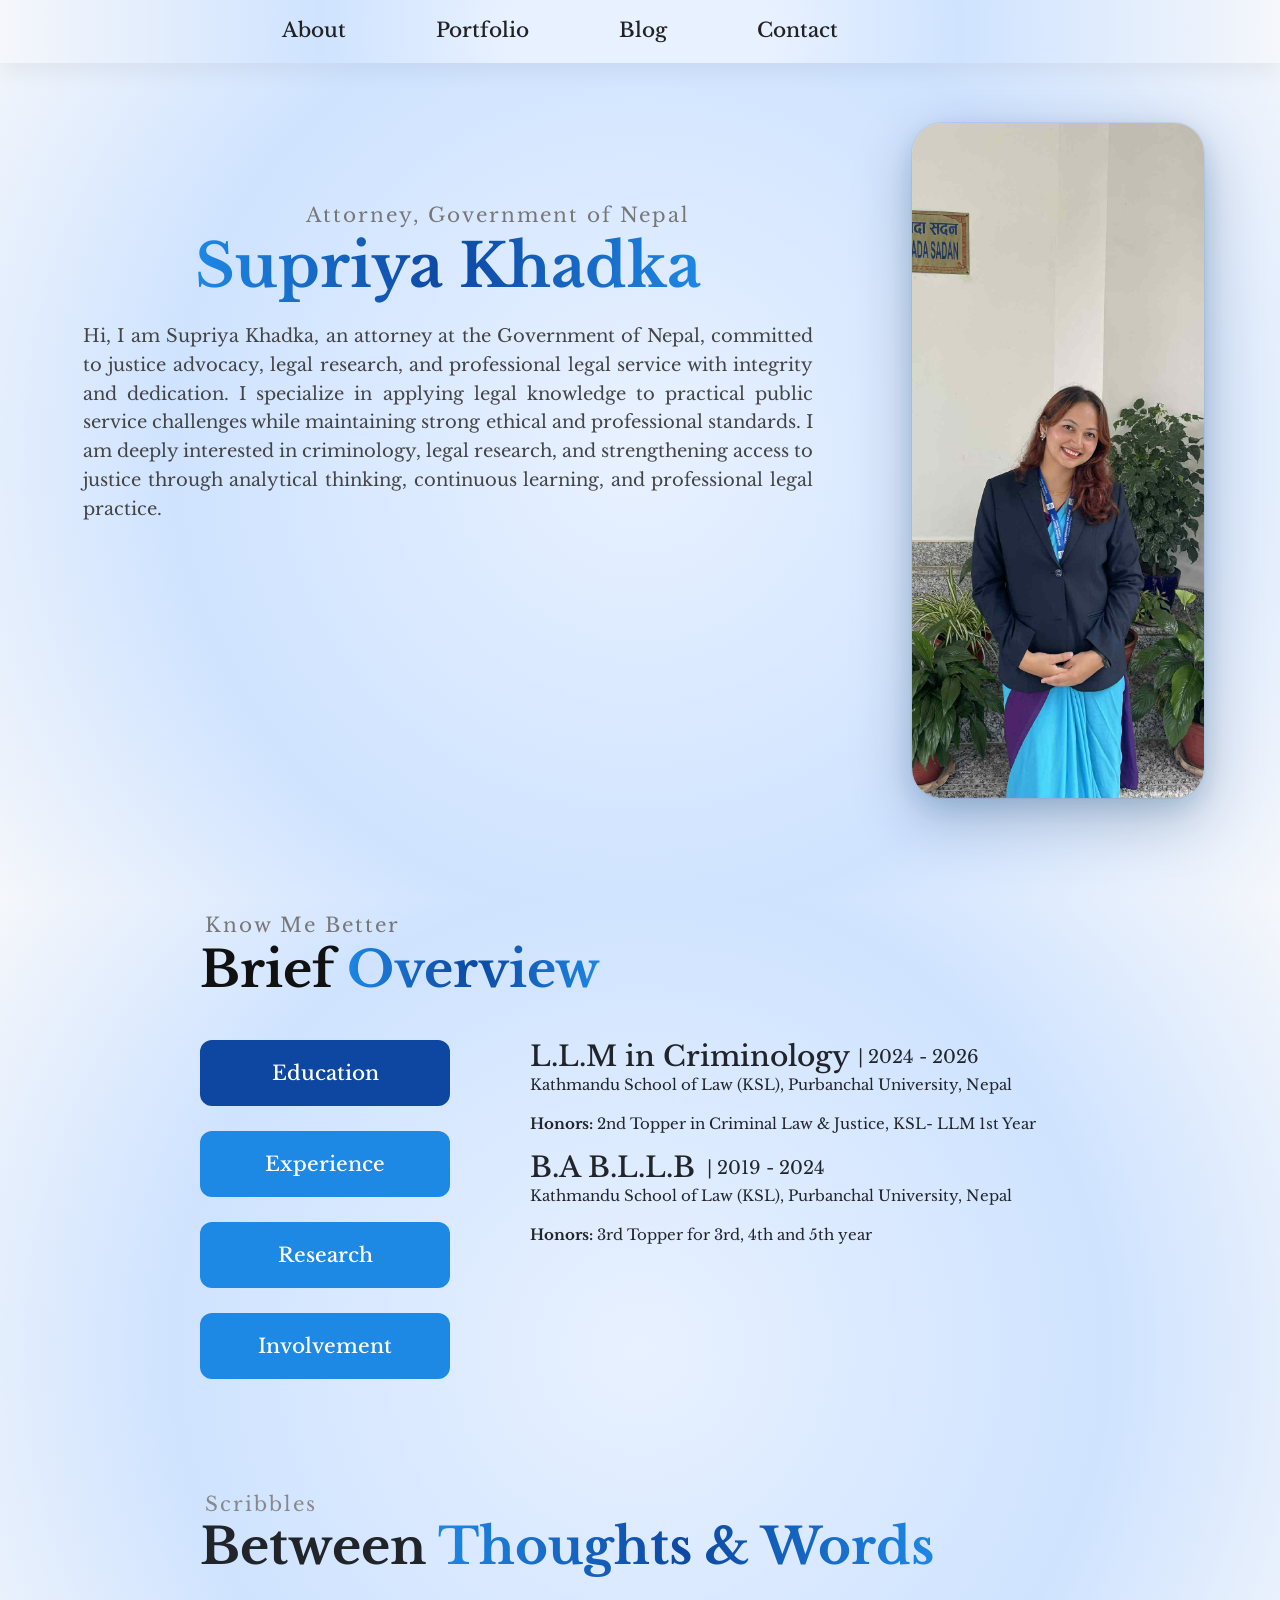
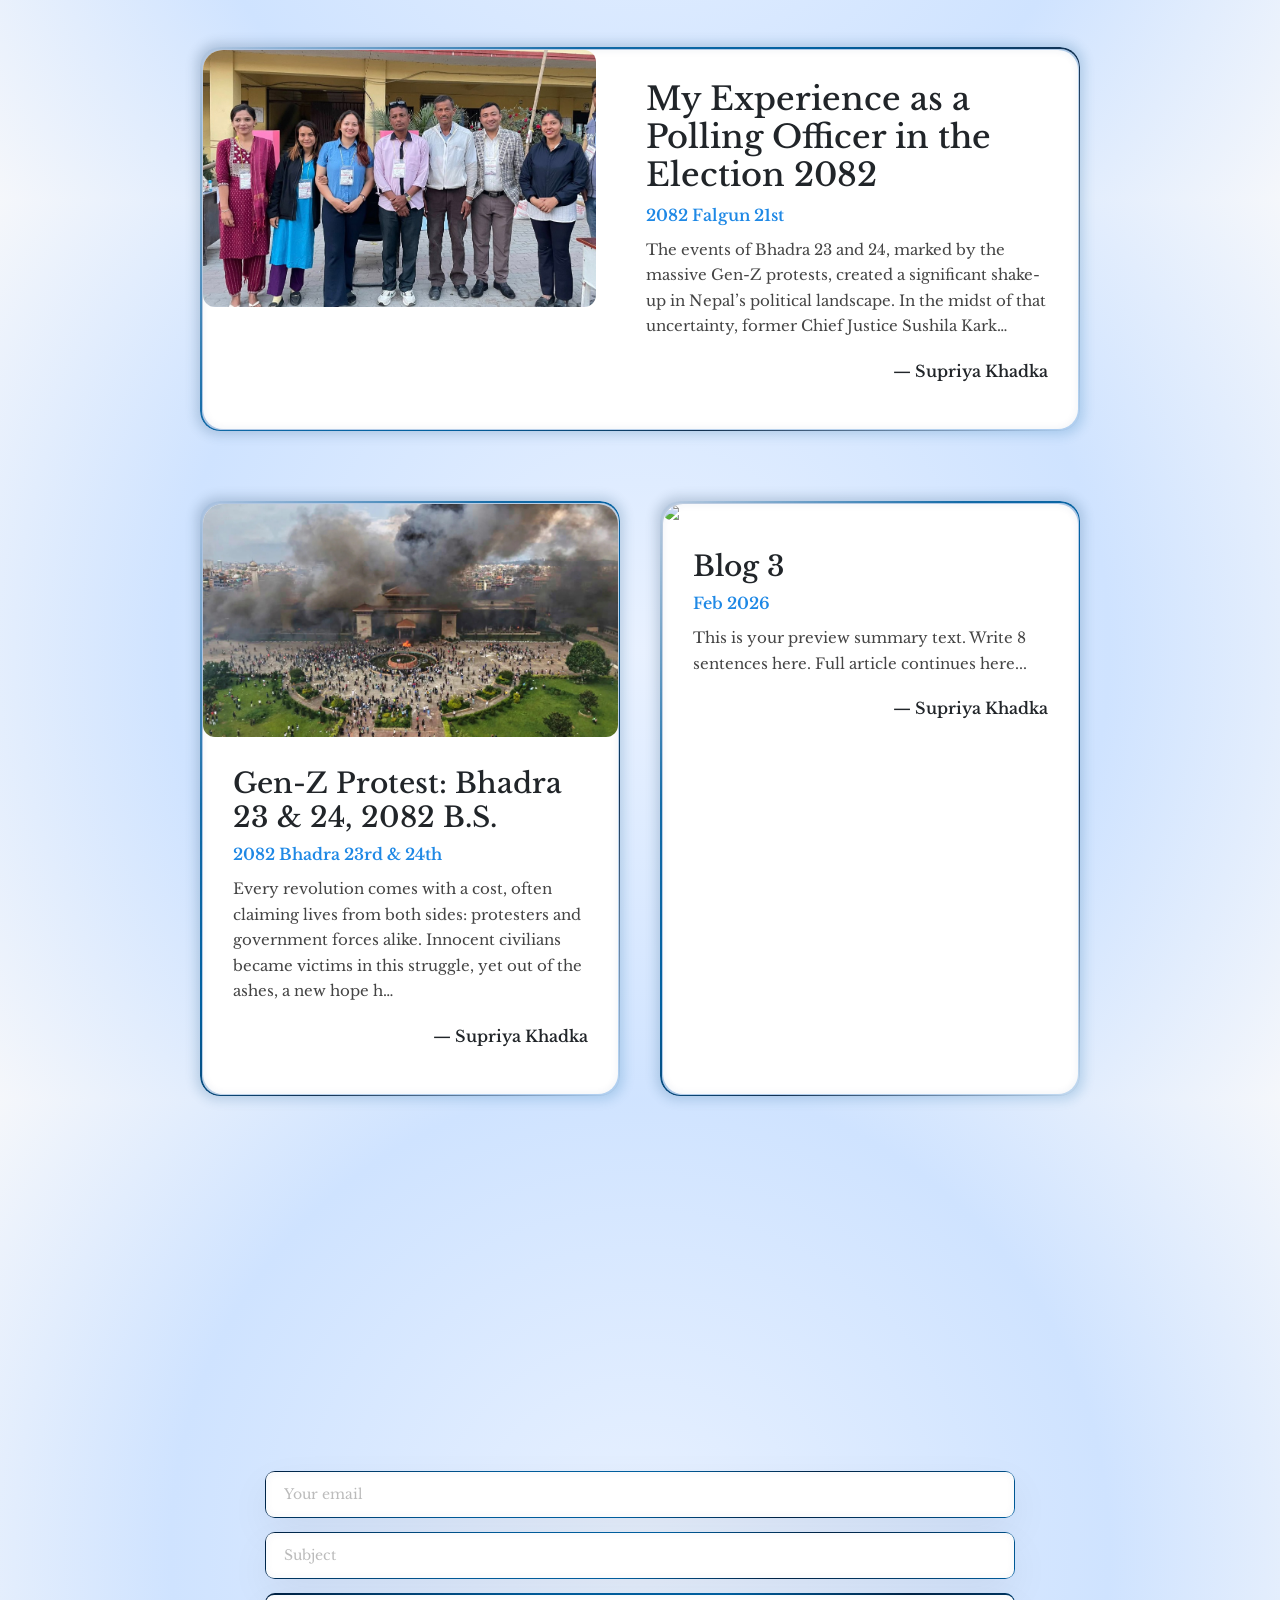
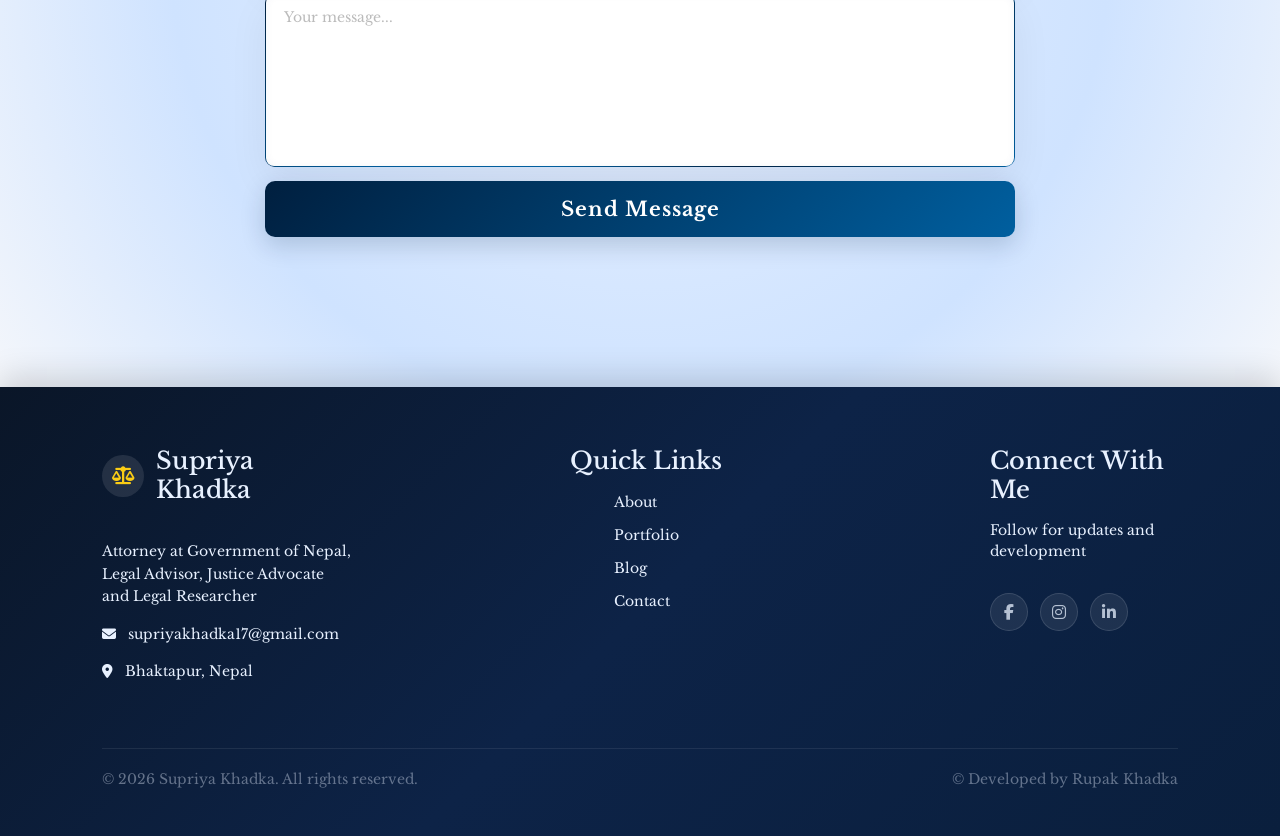
==== index.html @ 19f58517 "CSS change" ====
<!DOCTYPE html>
<html lang="en">
<head>
    <meta charset="UTF-8">
    <title>Supriya Khadka | Government Attorney</title>
    <meta name="viewport" content="width=device-width, initial-scale=1.0">

    <meta property="og:title" content="Your Blog Website">
    <meta property="og:description" content="Read my thoughts and stories">
    <meta property="og:image" content="images/blog1.jpg">
    <meta property="og:type" content="article">

    <link rel="icon" type="image/png" sizes="128x128" href="images/logo.png">
    <link rel="shortcut icon" href="images/logo.png">

    <!-- Bootstrap CSS -->
    <link href="https://cdn.jsdelivr.net/npm/bootstrap@5.3.2/dist/css/bootstrap.min.css" rel="stylesheet">

    <!-- Fontstyle CSS -->
    <link href="https://fonts.googleapis.com/css2?family=Libre+Baskerville:wght@400;600;700&display=swap" rel="stylesheet">

    <!-- FontAwesome for social icons -->
    <link rel="stylesheet" href="https://cdnjs.cloudflare.com/ajax/libs/font-awesome/6.5.0/css/all.min.css" crossorigin="anonymous" />

    <!-- External CSS -->
    <link rel="stylesheet" href="css/style.css">
</head>

<body>
    <section class="nav-bar">
        <nav>
            <ul>
                <li><a href="#about">About</a></li>
                <li><a href="#portfolio">Portfolio</a></li>
                <li><a href="#blog">Blog</a></li>
                <li><a href="#contact">Contact</a></li>
            </ul>
        </nav>
    </section>

    <section class="about-section">
        <div class="left-section">
            <div id= "about" class="about-content">
                <p class="small-title">Attorney, Government of Nepal</p>
                <h1 class="name"><span class="gradient-text">Supriya Khadka</span></h1>
                <p class="description">
                    Hi, I am Supriya Khadka, an attorney at
                    the Government of Nepal, committed to justice advocacy,
                    legal research, and professional legal service with integrity
                    and dedication. I specialize in applying legal knowledge to
                    practical public service challenges while maintaining strong
                    ethical and professional standards. I am deeply interested in
                    criminology, legal research, and strengthening access to
                    justice through analytical thinking, continuous learning,
                    and professional legal practice.
                </p>
            </div>

        </div>

        <div class="right-section">
            <img src="images/profile.jpg" alt="Portrait">
        </div>
    </section>

    <section id="portfolio" class="portfolio-section">
            <p class="portfolio-subheading">Know Me Better</p>
            <h1 class="portfolio-heading">Brief <span class="gradient-text">Overview</span></h1>

            <div class="portfolio-container">

                <!-- Left Side Menu -->
                <div class="portfolio-menu">

                    <div class="menu-item active" onclick="showContent('education')">
                        Education
                    </div>

                    <div class="menu-item" onclick="showContent('experience')">
                        Experience
                    </div>

                    <div class="menu-item" onclick="showContent('research')">
                        Research
                    </div>

                    <div class="menu-item" onclick="showContent('involvement')">
                        Involvement
                    </div>

                </div>

                <!-- Right Side Content -->
                <div class="portfolio-content">

                    <div id="education" class="content-box active">
                        <div class="education-card">
                            <h3>L.L.M in Criminology</h3>
                            <p class="edu-year"> | 2024 - 2026</p>
                            <p class="edu-institute">Kathmandu School of Law (KSL), Purbanchal University, Nepal</p>
                            <p class="edu-honors">
                                <strong>Honors: </strong> 2nd Topper in Criminal Law & Justice, KSL- LLM 1st Year
                            </p>
                        </div>

                        <div class="education-card">
                            <h3>B.A B.L.L.B </h3>
                            <p class="edu-year"> | 2019 - 2024</p>
                            <p class="edu-institute">Kathmandu School of Law (KSL), Purbanchal University, Nepal</p>
                            <p class="edu-honors">
                                <strong>Honors: </strong> 3rd Topper for 3rd, 4th and 5th year
                            </p>

                        </div>
                    </div>

                    <div id="experience" class="content-box">
                        <div class="experience-card">
                            <h3>Research and Teaching Assistant (RA/TA)</h3>
                            <p class="exp-institute">Kathmandu School of Law (KSL), Purbanchal University, Nepal | 2024 - 2026</p>
                            <p class="exp-description">
                                <strong>Works: </strong>Delivered lecture on various subjects and assisted in
                                teaching learning works and also conducted independent research.
                            </p>
                        </div>

                        <div class="experience-card">
                            <h3>Legal Intern </h3>
                            <p class="exp-institute">Patan High Court, Lalitpur, Nepal | Aug 2023 - Jan 2024</p>
                            <p class="exp-institute">The Office of Attorney General, Kathmandu, Nepal | Aug 2022 - Dec 2022</p>
                            <p class="exp-institute">Supreme Court of Nepal, Kathmandu | Aug 2020 - Dec 2021</p>
                        </div>

                    </div>

                    <div id="research" class="content-box">
                        <div class="research-card">
                            <h4>Jail system in Nepal: A case Study</h4>
                            <p class="res-journal">Journal of Legal Studies</p>
                        </div>
                    </div>

                    <div id="involvement" class="content-box">
                        <div class="involvement-card">
                            <h4>Rotaract Club of Dillibazar, Kathmandu</h4>
                            <p class="inv-position">Vice President | 2024 - Present</p>
                            <p class="inv-position">Club Service Director | 2022 - 2024</p>
                        </div>
                        <div class="involvement-card">
                            <h4>Moot Court Trial</h4>
                            <p class="inv-position">Legal Advocate | 2024 - Present</p>
                        </div>
                    </div>
                </div>

            </div>

    </section>


<!-- ================= BLOG SECTION ================= -->
<section id="blog" class="blog-section">
  <p class="blog-subheading">Scribbles</p>
  <h1 class="blog-heading">Between <span class="gradient-text">Thoughts & Words </span></h1>

  <div class="blog-container">

    <!-- ===== FEATURED HORIZONTAL CARD ===== -->
    <div class="blog-card horizontal" onclick="openBlog('blog1')">
        <div class="blog-card-inner">
            <div class="blog-img-wrapper hz-img">
              <img src="images/blog1.jpg" class="blog-img-hz">
              <div class="hover-overlay">
                <div class="read-btn">View full article</div>
              </div>
            </div>
            <div class="blog-content" id="featured-content">
              <h2 id="featured-title"></h2>
              <p class="blog-date" id="featured-date"></p>
              <p class="blog-text" id="featured-text"></p>
              <p class="blog-author" id="featured-author"></p>
            </div>
        </div>
    </div>

    <!-- ===== 3 COLUMN VERTICAL GRID ===== -->
    <div class="blog-grid">

      <div class="blog-card" onclick="openBlog('blog2')">
        <div class="blog-card-inner">
          <div class="blog-img-wrapper">
            <img src="images/blog2.jpg">
            <div class="hover-overlay"><div class="read-btn">View full article</div></div>
          </div>
          <div class="blog-content">
            <h3 id="card2-title"></h3>
            <p class="blog-date" id="card2-date"></p>
            <p class="blog-text" id="card2-text"></p>
            <p class="blog-author" id="card2-author"></p>
          </div>
        </div>
      </div>

      <div class="blog-card" onclick="openBlog('blog3')">
        <div class="blog-card-inner">
          <div class="blog-img-wrapper">
            <img src="images/blog3.jpg">
            <div class="hover-overlay"><div class="read-btn">View full article</div></div>
          </div>
          <div class="blog-content">
            <h3 id="card3-title"></h3>
            <p class="blog-date" id="card3-date"></p>
            <p class="blog-text" id="card3-text"></p>
            <p class="blog-author" id="card3-author">— </p>
          </div>
        </div>
      </div>
        <!-- hidden blog content -->
      <div class="blog-card hidden-blog" onclick="openBlog('blog4')">
        <div class="blog-card-inner">
          <!-- add content here -->
        </div>
      </div>

    </div>
  </div>

  <div class="show-more-wrapper">
        <button class="show-more-btn" id="show-more-btn" onclick="toggleMoreBlogs()">
          Show More Blogs
        </button>
  </div>

</section>

<!-- ================= FULLSCREEN BLOG MODAL ================= -->
<div id="blog-modal" class="blog-modal">
  <div class="modal-content">
    <span class="close" onclick="closeBlog()">Close</span>
    <img id="modal-img" src="" alt="">
    <h2 id="modal-title"></h2>
    <p id="modal-date"></p>
    <div id="modal-text"></div>
    <p id="modal-author"></p>
    <div id="modal-tags"></div>

  </div>
</div>


    <!-- CONTACT -->
    <div id="contact" class="section contact-section">
        <p class="contact-subheading">Lets Connect!!</p>
        <h1 class="contact-heading">Share Me <span class="gradient-text">Your Thoughts</span></h1>
        <form id="contactForm" class="contact-form">

          <div class="form-group">
            <div class="input-wrapper">
              <input type="text" name="name" id="name"
                     placeholder="Your full name" required>
            </div>
          </div>

          <div class="form-group">
            <div class="input-wrapper">
              <input type="email" name="email" id="email"
                     placeholder="Your email" required>
            </div>
          </div>

          <div class="form-group">
            <div class="input-wrapper">
              <input type="text" name="subject" id="subject"
                     placeholder="Subject" required>
            </div>
          </div>

          <div class="form-group">
            <div class="input-wrapper">
              <textarea name="message" id="message"
                        rows="7" placeholder="Your message..." required></textarea>
            </div>
          </div>

          <button type="submit" class="btn-send">Send Message</button>
          <div id="contact-message" style="display:none; margin-top:10px;"></div>

        </form>
    </div>

    <footer class="custom-footer">

        <div class="footer-container">

            <!-- Left Column -->
            <div class="footer-col">
                <div class="footer-logo">
                    <div class="logo-balance">
                        <i class="fas fa-scale-balanced"></i>
                    </div>
                    <h3>Supriya Khadka</h3>
                </div>

                <p class="footer-description">
                    Attorney at Government of Nepal,<br>
                    Legal Advisor, Justice Advocate and Legal Researcher
                </p>

                <p class="footer-info">
                    <i class="fa fa-envelope"></i> supriyakhadka17@gmail.com
                </p>

                <p class="footer-info">
                    <i class="fa fa-map-marker-alt"></i> Bhaktapur, Nepal
                </p>
            </div>

            <!-- Middle Column -->
            <div class="footer-col">
                <h4>Quick Links</h4>
                <ul class="footer-links">
                    <li><a href="#about">About</a></li>
                    <li><a href="#portfolio">Portfolio</a></li>
                    <li><a href="#blog">Blog</a></li>
                    <li><a href="#contact">Contact</a></li>
                </ul>
            </div>

            <!-- Right Column -->
            <div class="footer-col">
                <h4>Connect With Me</h4>
                <p>Follow for updates and development</p>

                <div class="social-icons">
                    <a href="https://www.facebook.com/supriya.khadka.75" target="_blank" rel="noopener noreferrer"><i class="fab fa-facebook-f"></i></a>
                    <a href="https://www.instagram.com/i__supriyaa/" target="_blank" rel="noopener noreferrer"><i class="fab fa-instagram"></i></a>
                    <a href="https://www.linkedin.com/in/supriya-khadka-110619271/" target="_blank" rel="noopener noreferrer"><i class="fab fa-linkedin-in"></i></a>
                </div>
            </div>

        </div>

        <div class="footer-bottom">
            <p>© 2026 Supriya Khadka. All rights reserved.</p>
            <p>© Developed by Rupak Khadka</p>
        </div>

    </footer>

<!-- ================= BLOG JS ================= -->

<script>
// ─── CONFIG: map each blog ID to its .txt file and image ───────────────────────
const blogFiles = {
  blog1: { txt: 'blog/blog1.txt', img: 'images/blog1.jpg' },
  blog2: { txt: 'blog/blog2.txt', img: 'images/blog2.jpg' },
  blog3: { txt: 'blog/blog3.txt', img: 'images/blog3.jpg' },
  blog4: { txt: 'blog/blog4.txt', img: 'images/blog4.jpg' },
  blog5: { txt: 'blog/blog5.txt', img: 'images/blog5.jpg' },
};

// ─── PARSE TXT ────────────────────────────────────────────────────────────────
async function parseTxt(id) {
  const file = blogFiles[id];
  if (!file) return null;
  try {
    const res = await fetch(file.txt);
    if (!res.ok) return null;
    const raw = await res.text();

    const get = (key) => {
      const regex = new RegExp(`^${key}\\s*:\\s*(.+)`, 'im');
      const match = raw.match(regex);
      return match ? match[1].trim() : '';
    };

    const contentMatch = raw.match(/^Content\s*:\s*([\s\S]*)/im);
    const body = contentMatch ? contentMatch[1].trim() : '';

    return {
      title:  get('Title'),
      date:   get('Date'),
      author: get('Author'),
      tags:   get('Hashtags'),   // ← reads Hashtags: line
      body,
      img: file.img
    };
  } catch { return null; }
}

// ─── CARD MAP ─────────────────────────────────────────────────────────────────
const cardMap = {
  blog1: { title: 'featured-title', date: 'featured-date', text: 'featured-text', author: 'featured-author' },
  blog2: { title: 'card2-title',    date: 'card2-date',    text: 'card2-text', author: 'card2-author' },
  blog3: { title: 'card3-title',    date: 'card3-date',    text: 'card3-text', author: 'card3-author' },
  blog4: { title: 'card4-title',    date: 'card4-date',    text: 'card4-text', author: 'card4-author' },
  blog5: { title: 'card5-title',    date: 'card5-date',    text: 'card5-text', author: 'card5-author' },
};

async function populateCards() {
  for (const [id, ids] of Object.entries(cardMap)) {
    const data = await parseTxt(id);
    if (!data) continue;
    if (ids.title  && document.getElementById(ids.title))  document.getElementById(ids.title).textContent  = data.title;
    if (ids.date   && document.getElementById(ids.date))   document.getElementById(ids.date).textContent   = data.date;
    if (ids.author && document.getElementById(ids.author)) document.getElementById(ids.author).textContent = data.author;
    if (ids.text   && document.getElementById(ids.text)) {
      document.getElementById(ids.text).textContent = data.body.slice(0, 200) + (data.body.length > 200 ? '…' : '');
    }
  }
}

// ─── OPEN BLOG MODAL ─────────────────────────────────────────────────────────
async function openBlog(id) {
    id = id.replace(/\.txt$/, '');
    const data = await parseTxt(id);
    if (!data) { console.warn('Blog not found:', id); return; }

    document.getElementById('modal-img').src            = data.img;
    document.getElementById('modal-img').alt            = data.title;
    document.getElementById('modal-title').textContent  = data.title;
    document.getElementById('modal-date').textContent   = data.date;
    document.getElementById('modal-author').textContent = data.author;

    const textEl = document.getElementById('modal-text');
    textEl.innerHTML = data.body
        .split(/\n\n+/)
        .map(p => `<p>${p.replace(/\n/g, '<br>')}</p>`)
        .join('');

    // ─── RENDER HASHTAGS ─────────────────────────────────────────────────────
    const tagsEl = document.getElementById('modal-tags');
    tagsEl.innerHTML = '';
    if (data.tags) {
        data.tags.split(' ')
            .filter(t => t.startsWith('#'))
            .forEach(tag => {
                const span = document.createElement('span');
                span.className = 'modal-tag';
                span.textContent = tag;
                tagsEl.appendChild(span);
            });
    }

    history.pushState({ blog: id }, '', `?blog=${id}`);

    // Show the modal
    const modal = document.getElementById('blog-modal');
    modal.style.display = 'flex';
    document.body.style.overflow = 'hidden';

    // HIDE the nav only when modal is open
    document.querySelector('.nav-bar').style.display = 'none';
}

function closeBlog() {
    const modal = document.getElementById('blog-modal');
    modal.style.display = 'none';
    document.body.style.overflow = '';
    history.pushState({}, '', window.location.pathname);

    // SHOW nav again
    document.querySelector('.nav-bar').style.display = 'flex';
}

// ─── SHARE LINK ──────────────────────────────────────────────────────────────
function shareBlog() {
  navigator.clipboard.writeText(window.location.href).then(() => {
    const el = document.getElementById('share-confirm');
    el.style.display = 'inline';
    setTimeout(() => el.style.display = 'none', 2500);
  });
}

// ─── SHOW MORE / SHOW LESS TOGGLE ────────────────────────────────────────────
let moreShown = false;
function toggleMoreBlogs() {
  const hidden = document.querySelectorAll('.hidden-blog');
  const btn    = document.getElementById('show-more-btn');
  moreShown = !moreShown;
  hidden.forEach(el => el.style.display = moreShown ? 'flex' : 'none');
  btn.textContent = moreShown ? 'Show Less Blogs' : 'Show More Blogs';
}

// ─── INIT ─────────────────────────────────────────────────────────────────────
window.addEventListener('DOMContentLoaded', () => {
  populateCards();
  const params = new URLSearchParams(window.location.search);
  const blogId = params.get('blog');
  if (blogId) openBlog(blogId);
});

document.addEventListener('keydown', e => {
  if (e.key === 'Escape') closeBlog();
});

</script>

    <script>
    function showContent(sectionId){

        // Hide all content boxes
        document.querySelectorAll(".content-box").forEach(box=>{
            box.classList.remove("active");
        });

        // Remove active from menu
        document.querySelectorAll(".menu-item").forEach(item=>{
            item.classList.remove("active");
        });

        // Show selected content
        document.getElementById(sectionId).classList.add("active");

        // Highlight clicked menu
        event.target.classList.add("active");
    }
    </script>

    <script>

let showMoreState = false;

function toggleMoreBlogs(){

    const hiddenBlogs = document.querySelectorAll(".hidden-blog");

    if(!showMoreState){

        hiddenBlogs.forEach(blog=>{
            blog.style.display="block";
        });

        document.getElementById("show-more-btn").innerText = "Show Less Blogs";

        showMoreState = true;

    }
    else{

        hiddenBlogs.forEach(blog=>{
            blog.style.display="none";
        });

        document.getElementById("show-more-btn").innerText = "Show More Blogs";

        showMoreState = false;
    }

}
</script>

    <!-- ===== EMAILJS SDK ===== -->
    <script src="https://cdn.jsdelivr.net/npm/@emailjs/browser@4/dist/email.min.js"></script>
    <script>
      emailjs.init('I6i88o5hPfzXWSAji'); // ← replace with your EmailJS public key
    </script>

    <!-- ===== CONTACT FORM — EmailJS ===== -->
    <script>
    document.getElementById('contactForm').addEventListener('submit', function(e) {
        e.preventDefault();

        const btn    = document.querySelector('.btn-send');
        const msgDiv = document.getElementById('contact-message');
        const email  = document.getElementById('email').value.trim();

        // ─── EMAIL DOMAIN VALIDATION ─────────────────────────────────────────────
        const allowedDomains = [
            'gmail.com', 'icloud.com', 'yahoo.com', 'outlook.com',
            'hotmail.com','.edu', 'live.com', 'protonmail.com', 'me.com'
        ];

        const emailDomain = email.split('@')[1]?.toLowerCase();

        if (!emailDomain || !allowedDomains.includes(emailDomain)) {
            msgDiv.className     = 'error';
            msgDiv.textContent   = '✗ Please use a valid email address (e.g. Gmail, iCloud, Yahoo, Outlook).';
            msgDiv.style.display = 'block';
            return; // stop here — don't send
        }

        // Loading state
        btn.textContent = 'Sending...';
        btn.disabled    = true;
        msgDiv.style.display = 'none';

        emailjs.sendForm(
            'service_lxaxx1m',   // ← replace with your EmailJS service ID
            'template_du20t6d',  // ← replace with your EmailJS template ID
            this
        )

        .then(() => {
            msgDiv.className   = 'success';
            msgDiv.textContent = '✓ Message sent successfully!';
            msgDiv.style.display = 'block';
            this.reset();
            btn.textContent = 'Send Message';
            btn.disabled    = false;
            setTimeout(() => { msgDiv.style.display = 'none'; }, 5000);
        })
        .catch((err) => {
            console.error('EmailJS error:', err);
            msgDiv.className   = 'error';
            msgDiv.textContent = '✗ Something went wrong. Please try again.';
            msgDiv.style.display = 'block';
            btn.textContent = 'Send Message';
            btn.disabled    = false;
        });
    });
    </script>

    <!-- ===== SCROLL FADE-IN ===== -->
    <script>
    (function () {

      // Elements that fade UP (all sections except portfolio)
      const selectors = [
        '.about-content',
        '.blog-subheading',
        '.blog-heading',
        '.blog-card',
        '.show-more-wrapper',
        '.contact-subheading',
        '.contact-heading',
        '.input-wrapper',
        '.btn-send',
      ];

      // Add .fade-up to general elements
      selectors.forEach(sel => {
        document.querySelectorAll(sel).forEach(el => {
          el.classList.add('fade-up');
        });
      });

      // Portfolio LEFT — menu items + headings slide from left
      document.querySelectorAll(
        '.portfolio-subheading, .portfolio-heading, .menu-item'
      ).forEach(el => el.classList.add('fade-left'));

      // Portfolio RIGHT — content cards slide from right
      document.querySelectorAll(
        '.education-card, .experience-card, .research-card, .involvement-card'
      ).forEach(el => el.classList.add('fade-right'));

      // Observer — adds .visible when element enters viewport
      const observer = new IntersectionObserver((entries) => {
        entries.forEach(entry => {
          if (entry.isIntersecting) {
            entry.target.classList.add('visible');
            observer.unobserve(entry.target); // fire once only
          }
        });
      }, {
        threshold: 0.12,
        rootMargin: '0px 0px -40px 0px'
      });

      // Observe everything
      document.querySelectorAll('.fade-up, .fade-left, .fade-right').forEach(el => {
        observer.observe(el);
      });

    })();
    </script>

</body>
</html>
---- css/style.css ----
/* Reset */
* {
    margin: 0;
    padding: 0;
    box-sizing: border-box;
}

html {
    scroll-behavior: smooth;
    scroll-padding-top: 100px;
}
/* Body Layout */
body {
    font-family: 'Libre Baskerville', serif;
    height: 100vh;
    background: radial-gradient(circle at center,
        #e8f1ff 0%,
        #cfe3ff 60%,
        #f5f7fb 100%);
}

/* ================= NAVIGATION ================= */

.nav-bar {
    position: fixed;
    top: 0;
    z-index: 1000;
    display: flex;
    justify-content: space-between;
    align-items: center;
    width: 100%;
    background: radial-gradient(circle at center, #e8f1ff 20%, #cfe3ff 50%, #f5f7fb 100%);
    padding: 15px 60px;
    padding-left: 250px;
    box-shadow: 0 10px 20px rgba(0,0,0,0.05);
}

nav ul {
    list-style: none;
    display: flex;
    align-items: center;
    gap: 90px;
    margin-bottom: 3px;
}

nav ul li {
    font-size: 20px;
    cursor: pointer;
    position: relative;
    transition: 0.3s ease;
}

nav ul li::after {
    content: "";
    position: absolute;
    width: 0%;
    height: 2px;
    bottom: -6px;
    left: 0;
    background-color: #1E40AF;
    transition: 0.3s ease;
}

nav ul li:hover::after {
    width: 100%;
}

nav ul li a {
    text-decoration: none;
    color: #222;
    font-weight: 500;
    transition: 0.3s ease;
}

nav ul li a:hover {
    color: #1E40AF;
}

.nav-bar.hidden {
    display: none !important;
}

/* ================= ABOUT SECTION ================= */

.about-section {
    display: flex;
    min-height: 100vh;
    padding-top: 70px;
    padding-bottom: 100px;
}

.left-section {
    width: 70%;
    display: flex;
    flex-direction: column;
    align-items: center;
    padding: 30px 30px;
    gap: 150px;
}

.about-content {
    max-width: 650px;
    text-align: center;
    padding-top: 100px;
}

.small-title {
    font-size: 20px;
    color: #777;
    letter-spacing: 2px;
    margin-bottom: 0px;
    margin-left: 100px;
    text-align: center;
}

.name {
    font-size: 60px;
    font-weight: 700;
    color: #111;
    margin-bottom: 20px;
    text-align: center;
}

.description {
    font-size: 18px;
    color: #444;
    line-height: 1.6;
    text-align: justify;
    margin-left: -40px;
    margin-right: -40px;
}

.right-section {
    width: 30%;
    display: flex;
    justify-content: center;
    align-items: center;
    padding-top: 50px;
    padding-right: 60px;
}

.right-section img {
    width: 90%;
    height: 75vh;
    object-fit: cover;
    border-radius: 30px;
    backdrop-filter: blur(10px);
    box-shadow:
        0 20px 60px rgba(0, 31, 63, 0.25),
        0 8px 24px rgba(0, 95, 159, 0.15),
        0 0 0 1px rgba(0, 95, 159, 0.08);
}

/* ================= PORTFOLIO SECTION ================= */

.portfolio-section {
    position: relative;
    padding-top: 10px;
    padding-bottom: 100px;
    padding-left: 200px;
}

.portfolio-subheading {
    font-size: 20px;
    color: #777;
    letter-spacing: 2px;
    margin-bottom: 0px;
    padding-left: 5px;
}

.portfolio-heading {
    font-size: 50px;
    font-weight: 700;
    color: #111;
    margin-bottom: 40px;
}

.gradient-text {
    background: radial-gradient(circle at center, #0d47a1 0%, #1e88e5 100%);
    -webkit-background-clip: text;
    -webkit-text-fill-color: transparent;
    font-weight: bold;
}

.portfolio-container {
    display: flex;
    gap: 80px;
    align-items: flex-start;
    max-width: 1000px;
    width: 100%;
}

.portfolio-menu {
    width: 25%;
    display: flex;
    flex-direction: column;
    gap: 25px;
}

.menu-item {
    background: #1e88e5;
    color: white;
    padding: 18px 25px;
    border-radius: 12px;
    cursor: pointer;
    transition: transform 0.002s ease, background 0.002s ease;
    font-weight: 500;
    font-size: 20px;
    text-align: center;
}

.menu-item:hover {
    transform: translateX(15px) !important;
    background: #1565c0;
}

.menu-item.active {
    background: #0d47a1;
}

.portfolio-content {
    width: 60%;
    min-height: 300px;
    font-size: 15px;
}

.content-box {
    display: none;
    animation: fadeIn 0.4s ease;
}

.content-box.active {
    display: block;
}

.education-card h3 {
    display: inline;
}


.edu-year {
    display: inline;
    font-size: 1.2em;
    font-weight: 400;
    margin-left: 4px;       /* small gap after title */
    position: relative;      /* allows vertical shift */
    top: -3px;               /* move upward (adjust as needed) */
    vertical-align: baseline; /* aligns nicely with h3 baseline */
}

@keyframes fadeIn {
    from { opacity: 0; transform: translateY(15px); }
    to   { opacity: 1; transform: translateY(0); }
}

/* ================= BLOG SECTION ================= */

.blog-section {
    padding-top: 10px;
    padding-bottom: 100px;
    padding-left: 200px;
    padding-right: 200px;
}

.blog-subheading {
    font-size: 20px;
    color: #888;
    letter-spacing: 2px;
    padding-left: 5px;
    margin-bottom: -2px;
}

.blog-heading {
    font-size: 50px;
    font-weight: 700;
    margin-bottom: 70px;
}

.blog-container {
    max-width: 1400px;
    margin: auto;
}

/* Featured horizontal card */
.blog-card.horizontal {
    display: flex;
}

.blog-card.horizontal .blog-img-wrapper.hz-img img.blog-img-hz {
    width: 110%;
    height: 100%;
    object-fit: cover;
}

.blog-card.horizontal .blog-card-inner {
    display: flex;
    flex-direction: row;
    gap: 20px;
    align-items: flex-start;
}

.blog-card.horizontal .blog-img-wrapper.hz-img {
    flex: 0 0 45%;
}

.blog-card.horizontal .blog-content {
    flex: 1;
}

/* Blog grid */
.blog-grid {
    display: grid;
    grid-template-columns: repeat(2, minmax(0, 1fr));
    gap: 40px;
    margin-top: 70px;
    justify-items: center;
    max-width: 1100px;
    margin-left: auto;
    margin-right: auto;
}

/* Blog card — outer glow */
.blog-card::before {
    content: "";
    position: absolute;
    inset: -4px;
    border-radius: 22px;
    background: linear-gradient(135deg, #001f3f, #005f9f);
    opacity: 0.18;
    filter: blur(6px);
    z-index: 0;
    transition: opacity .4s;
}

/* Blog card — border ring */
.blog-card::after {
    content: "";
    position: absolute;
    inset: 0;
    border-radius: 20px;
    padding: 1.5px;
    background: linear-gradient(135deg,
        rgba(0,  31,  63, 0.0)  0%,
        rgba(0,  95, 159, 0.9) 30%,
        rgba(0,  95, 159, 1.0) 50%,
        rgba(0,  31,  63, 0.9) 70%,
        rgba(0,  31,  63, 0.0) 100%
    );
    -webkit-mask:
        linear-gradient(#fff 0 0) content-box,
        linear-gradient(#fff 0 0);
    -webkit-mask-composite: destination-out;
    mask-composite: exclude;
    z-index: 1;
    transition: opacity .4s;
}

.blog-card:hover::before { opacity: 0.32; }

/* Blog card — inner */
.blog-card-inner {
    position: relative;
    background: white;
    border-radius: 20px;
    overflow: hidden;
    height: 100%;
    box-shadow: inset 0 0 8px rgba(0, 63, 120, 0.07);
}

.blog-card {
    position: relative;
    border-radius: 20px;
    padding: 2.5px;
    cursor: pointer;
    transition: transform 0.4s ease, box-shadow 0.4s ease;
}

/* Image wrapper */
.blog-img-wrapper {
    position: relative;
    overflow: hidden;
    border-radius: 12px;
}

.blog-img-wrapper img {
    width: 100%;
    display: block;
    transition: transform 0.5s ease;
}

/* Hover overlay */
.hover-overlay {
    position: absolute;
    inset: 0;
    display: flex;
    justify-content: center;
    align-items: center;
    background: rgba(0,0,0,0.35);
    opacity: 0;
    transition: opacity 0.4s ease;
}

.read-btn {
    background: white;
    padding: 12px 24px;
    border-radius: 40px;
    font-weight: 500;
    font-size: 15px;
    color: black;
    box-shadow: 0 8px 25px rgba(0,0,0,0.25);
    transition: transform 0.3s ease;
}

.blog-card:hover .hover-overlay {
    opacity: 1;
    background: linear-gradient(to top, rgba(0,0,0,0.6), rgba(0,0,0,0.1));
}

.blog-card:hover img {
    transform: scale(1.08);
}

.blog-card:hover .blog-content h2,
.blog-card:hover .blog-content h3 {
    color: #0d47a1;
    transition: color 0.3s ease;
}

.blog-card:hover {
    transform: translateY(-6px);
    box-shadow: 0 20px 40px rgba(0,0,0,0.15);
}

.blog-card:hover .read-btn {
    transform: translateY(-4px);
}

/* Blog content */
.blog-content {
    padding: 30px;
}

.blog-date {
    color: #1e88e5;
    font-weight: 600;
    margin-bottom: 10px;
}

.blog-text {
    color: #444;
    line-height: 1.7;
    font-size: 15px;
}

.blog-author {
    text-align: right;
    font-weight: 600;
    margin-top: 20px;
}

.hidden-blog {
    display: none;
}

/* Show more button */
.show-more-wrapper {
    width: 100%;
    display: flex;
    margin-top: 40px;
    padding-left: 10px;
    position: relative;
}

.show-more-btn {
    padding: 13px 35px;
    background: linear-gradient(135deg, #001f3f, #005f9f);
    color: #fff;
    border: none;
    border-radius: 15px;
    cursor: pointer;
    font-weight: 500;
    font-size: 18px;
    letter-spacing: .05em;
    transition: opacity .2s, transform .2s;
    box-shadow: 0 8px 24px rgba(0, 31, 63, 0.18);
}

.show-more-btn:hover {
    opacity: 0.88;
    background: #005f9f;
    transform: translateY(-2px);
}

/* ================= MODAL READER ================= */

.blog-modal {
    position: fixed;
    top: 0;
    left: 0;
    width: 100%;
    height: 100%;
    background: white;
    display: none;
    z-index: 999;
    overflow-y: auto;
    padding-top: 40px;
}

.modal-content {
    width: 70%;
    max-width: 900px;
    padding: 40px;
    margin: auto;
    position: relative;
}

#modal-title {
    color: #0d47a1;
    font-size: 36px;
    font-weight: 700;
    margin-bottom: 8px;
    text-align: justify;
}

#modal-date {
    color: #1e88e5;
    font-weight: 600;
    margin-bottom: 20px;
}

#modal-text p {
    text-align: justify;
    line-height: 1.8;
    margin-bottom: 15px;
}

#modal-tags {
    margin-top: 24px;
    display: flex;
    flex-wrap: wrap;
    gap: 8px;
}

.modal-tag {
    color: #1877f2;
    font-weight: 600;
    font-size: 15px;
    cursor: pointer;
    transition: color 0.2s;
}

.modal-tag:hover {
    color: #0d47a1;
}

.modal-content img {
    width: 100%;
    height: 420px;
    object-fit: cover;
    border-radius: 18px;
    margin-bottom: 30px;
}

#modal-author,
.modal-share {
    text-align: right;
    display: block;
}

.close {
    font-size: 30px;
    cursor: pointer;
    position: fixed;
    top: 15px;
    right: 250px;
    background: #e53935;
    color: white;
    width: 100px;
    height: 60px;
    display: flex;
    align-items: center;
    justify-content: center;
    border-radius: 8px;
    transition: 0.3s ease;
}

.close:hover {
    background: #c62828;
    transform: scale(1.05);
}

/* ================= CONTACT SECTION ================= */

.contact-section {
    padding-top: 10px;
    padding-left: 200px;
    padding-right: 200px;
    padding-bottom: 10px;
}

.contact-subheading {
    font-size: 20px;
    color: #777;
    letter-spacing: 2px;
    margin-bottom: 0px;
    padding-left: 5px;
}

.contact-heading {
    font-size: 50px;
    font-weight: 700;
    color: #111;
    margin-bottom: 20px;
}

.contact-title {
    font-size: 50px;
    font-weight: bold;
    text-align: left;
    color: #1e293b;
    margin-left: 20px;
    margin-bottom: 70px;
    background: none;
    padding-left: 20px;
    padding-top: 0px;
}

.contact-form {
    max-width: 750px;
    margin: 0 auto;
    margin-bottom: 140px;
    display: flex;
    flex-direction: column;
    gap: 14px;
}

.contact-form .form-group {
    display: flex;
    flex-direction: column;
}

.contact-form label {
    font-weight: 500;
    margin-bottom: 4px;
    color: #111827;
}

/* Input wrapper — gradient border */
.input-wrapper {
    position: relative;
    border-radius: 10px;
    padding: 1.2px;
    background: linear-gradient(135deg, #001f3f, #005f9f);
    box-shadow: 0 15px 40px rgba(0,0,0,0.06);
    transition: box-shadow .4s ease;
}

.input-wrapper::before {
    content: "";
    position: absolute;
    inset: -4px;
    border-radius: 10px;
    background: linear-gradient(135deg, #001f3f, #005f9f);
    opacity: 0;
    filter: blur(6px);
    z-index: 0;
    transition: opacity .6s;
    pointer-events: none;
}

.input-wrapper::after {
    content: "";
    position: absolute;
    inset: 0;
    border-radius: 10px;
    padding: 2px;
    background: linear-gradient(135deg,
        rgba(0,  31,  63, 0.0)  0%,
        rgba(0,  95, 159, 0.9) 30%,
        rgba(0,  95, 159, 1.0) 50%,
        rgba(0,  31,  63, 0.9) 70%,
        rgba(0,  31,  63, 0.0) 100%
    );
    -webkit-mask:
        linear-gradient(#fff 0 0) content-box,
        linear-gradient(#fff 0 0);
    -webkit-mask-composite: destination-out;
    mask-composite: exclude;
    z-index: 1;
    pointer-events: none;
}

.input-wrapper:focus-within::before { opacity: 0.22; }
.input-wrapper:focus-within {
    box-shadow: 0 18px 44px rgba(0, 31, 63, 0.13);
}

.input-wrapper input,
.input-wrapper textarea {
    position: relative;
    z-index: 2;
    width: 100%;
    background: white;
    border: none;
    outline: none;
    border-radius: 8px;
    padding: 12px 18px;
    font-size: 14px;
    resize: none;
    box-sizing: border-box;
    color: #111;
    box-shadow: inset 0 0 8px rgba(0, 63, 120, 0.05);
    font-family: inherit;
    display: block;
}

.input-wrapper input::placeholder,
.input-wrapper textarea::placeholder {
    color: #bbb;
}

.contact-form button.btn-send {
    padding: 13px 20px;
    background: linear-gradient(135deg, #001f3f, #005f9f);
    color: #fff;
    border: none;
    border-radius: 10px;
    cursor: pointer;
    font-weight: 700;
    font-size: 20px;
    letter-spacing: .05em;
    transition: opacity .2s, transform .2s;
    box-shadow: 0 8px 24px rgba(0, 31, 63, 0.18);
}

.contact-form button.btn-send:hover {
    opacity: 0.88;
    background: #005f9f;
    transform: translateY(-2px);
}

#contact-message {
    display: none;
    margin-top: 5px;
    border-radius: 6px;
    font-size: 14px;
    font-weight: 500;
}

#contact-message.success {
    display: block;
    background-color: #dcfce7;
    color: #166534;
    border: 1px solid #22c55e;
}

#contact-message.error {
    display: block;
    background-color: #fee2e2;
    color: #991b1b;
    border: 1px solid #ef4444;
}

/* ================= FOOTER ================= */

.custom-footer {
    background: linear-gradient(135deg, #0a1628 0%, #0d2347 50%, #0a1f3d 100%);
    padding: 60px 8% 30px;
    box-shadow: 0 -10px 30px rgba(0,0,0,0.15);
}

.footer-container {
    display: flex;
    justify-content: space-between;
    align-items: flex-start;
    flex-wrap: wrap;
    gap: 50px;
    font-size: 14px;
    font-weight: 200px;
}

.footer-col {
    flex: 1;
    min-width: 250px;

}

.footer-col:first-child {
    display: flex;
    flex-direction: column;
    align-items: flex-start;
}

.footer-col:nth-child(2) {
    display: flex;
    position: relative;
    flex-direction: column;
    align-items: center;
    text-align: left;
    padding-left: 150px;
}

.footer-col:last-child {
    display: flex;
    flex-direction: column;
    align-items: justify;
    text-align: left;
    padding-left: 200px;
}

.footer-col p,
.footer-col h4,
 .footer-col h3 {
    color: #e8f1ff;
    margin-bottom: 16px;
}

.footer-logo {
    display: flex;
    align-items: center;
    gap: 12px;
    margin-bottom: 20px;
}

.footer-logo h3 {
    display: flex;
    align-items: center;
    font-size: 24px;
}

.logo-balance {
    width: 42px;
    height: 42px;
    background: rgba(255,255,255,0.1);
    border-radius: 50%;
    display: flex;
    justify-content: center;
    align-items: center;
    color: #facc15;
    font-size: 18px;
    margin-top: -15px;
}

.logo-balance:hover {
    transform: translateY(-1px);
}

.footer-description {
    margin-bottom: 20px;
    line-height: 1.6;
    color: rgba(232,241,255,0.65);
}

.footer-info {
    margin-bottom: 10px;
    color: rgba(232,241,255,0.65);
}

.footer-info i {
    margin-right: 8px;
}

.footer-links {
    list-style: none;
    padding: 0;
}

.footer-links li {
    margin-bottom: 12px;
}

.footer-links a {
    text-decoration: none;
    color: #e8f1ff;
    transition: color 0.3s ease;
}

.footer-links a:hover {
    color: #1e88e5;
}

.social-icons {
    margin-top: 15px;
    display: flex;
    gap: 12px;
}

.social-icons a {
    width: 38px;
    height: 38px;
    border-radius: 50%;
    background: rgba(255,255,255,0.08);
    border: 1px solid rgba(255,255,255,0.12);
    display: flex;
    align-items: center;
    justify-content: center;
    font-size: 16px;
    color: rgba(232,241,255,0.75);
    transition: transform 0.3s ease, color 0.3s ease, background 0.3s ease, border-color 0.3s ease;
    text-decoration: none;
}

/* Facebook — blue */
.social-icons a:nth-child(1):hover {
    color: #fff;
    background: #1877f2;
    border-color: #1877f2;
    transform: translateY(-2px);
}

/* Instagram — red/pink */
.social-icons a:nth-child(2):hover {
    color: #fff;
    background: #e1306c;
    border-color: #e1306c;
    transform: translateY(-2px);
}

/* LinkedIn — sky blue */
.social-icons a:nth-child(3):hover {
    color: #fff;
    background: #0a66c2;
    border-color: #0a66c2;
    transform: translateY(-2px);
}

.footer-bottom {
    margin-top: 50px;
    padding-top: 20px;
    border-top: 1px solid rgba(255,255,255,0.08);
    display: flex;
    justify-content: space-between;
    flex-wrap: wrap;
    font-size: 14px;
    color: rgba(232,241,255,0.4);
}

/* ================= SCROLL FADE-IN ANIMATIONS ================= */

.fade-up {
    opacity: 0;
    transform: translateY(30px);
    transition: opacity 0.5s ease, transform 0.9s ease;
}

.fade-up.visible {
    opacity: 1;
    transform: translateY(0);
}

.fade-up:nth-child(1) { transition-delay: 0s;    }
.fade-up:nth-child(2) { transition-delay: 0.12s; }
.fade-up:nth-child(3) { transition-delay: 0.24s; }
.fade-up:nth-child(4) { transition-delay: 0.36s; }

.fade-left {
    opacity: 0;
    transform: translateX(-40px);
    transition: opacity 0.5s ease, transform 0.9s ease;
}

.fade-right {
    opacity: 0;
    transform: translateX(40px);
    transition: opacity 0.5s ease, transform 0.9s ease;
}

.fade-left.visible,
.fade-right.visible {
    opacity: 1;
    transform: translateX(0);
}

@media (prefers-reduced-motion: reduce) {
    .fade-up,
    .fade-left,
    .fade-right {
        opacity: 1;
        transform: none;
        transition: none;
    }
}

/* ================= RESPONSIVE — TABLET (1200px) ================= */

@media (max-width: 1200px) {

    .portfolio-section,
    .blog-section,
    .contact-section {
        padding-left: 80px;
        padding-right: 80px;
    }

    .nav-bar {
        padding-left: 80px;
    }

    .portfolio-heading,
    .blog-heading,
    .contact-heading {
        font-size: 42px;
    }
}

/* ================= RESPONSIVE — LARGE MOBILE (900px) ================= */

@media (max-width: 1000px) {

    /* Nav */
    .nav-bar {
        padding: 12px 24px;
        padding-left: 24px;
        justify-content: center;
    }

    nav ul {
        list-style: none;
        display: flex;
        align-items: center;
        gap: 80px;
        flex-wrap: wrap;
        justify-content: center;
        width: 100%;
        margin-bottom: 0px;
    }

    nav ul li {
        font-size: 16px;
    }

    /* About */
    .about-section {
        flex-direction: column;
        padding-top: 90px;
        padding-bottom: 30px;
    }

    .left-section {
        width: 100%;
        gap: 40px;
        padding: 20px 24px;
    }

    .about-content {
        padding-top: 20px;
        text-align: center;
    }

    .small-title {
        margin-left: 0;
        font-size: 16px;
    }

    .name {
        font-size: 38px;
    }

    .description {
        margin: 0;
        font-size: 16px;
        text-align: justify;
        padding-left: 40px;
        padding-right: 40px;
    }

    .right-section {
        width: 100%;
        padding: 0 24px 40px;
    }

    .right-section img {
        width: 100%;
        height: 50vw;
        min-height: 260px;
        max-height: 400px;
        border-radius: 20px;
    }

    /* Portfolio */
    .portfolio-section {
        padding-left: 24px;
        padding-right: 24px;
        padding-bottom: 40px;
        padding-top: 10px;
    }

    .portfolio-subheading,
    .blog-subheading,
    .contact-subheading {
        font-size: 16px;
    }

    .portfolio-heading,
    .blog-heading,
    .contact-heading {
        font-size: 34px;
        margin-bottom: 15px;
    }

    .portfolio-container {
        flex-direction: column;
        max-width: 100%;
        gap: 30px;
        margin-bottom: 0;
    }

    .portfolio-menu {
        width: 100%;
        flex-direction: row;
        flex-wrap: wrap;
        justify-content: center;
        gap: 10px;
    }

    .menu-item {
        font-size: 16px;
        padding: 12px 18px;
        flex: 1 1 calc(50% - 10px);
        max-width: calc(50% - 10px);
    }

    .menu-item:hover {
        transform: none !important;
        background: #1565c0;
        box-shadow: 0 8px 20px rgba(30, 136, 229, 0.45);
    }

    .portfolio-content {
        width: 100%;
        min-height: 0;
        padding-left: 40px;
    }

    /* Blog */
    .blog-section {
        padding-top: 0;
        padding-left: 24px;
        padding-right: 24px;
        padding-bottom: 60px;
    }

    .blog-heading {
        margin-bottom: 40px;
    }

    .blog-card.horizontal {
        flex-direction: column;
    }

    .blog-card.horizontal .blog-card-inner {
        flex-direction: column;
    }

    .blog-card.horizontal .blog-img-wrapper.hz-img {
        flex: none;
        width: 100%;
    }

    .blog-card.horizontal .blog-img-wrapper.hz-img img.blog-img-hz {
        width: 100%;
        height: 220px;
    }

    .blog-grid {
        grid-template-columns: 1fr;
        gap: 24px;
        margin-top: 30px;
    }

    .blog-content {
        padding: 20px;
    }

    /* Contact */
    .contact-section {
        padding-left: 24px;
        padding-right: 24px;
        padding-bottom: 60px;
    }

    .contact-form {
        width: 100%;
        margin-bottom: 60px;
    }

    .contact-form button.btn-send {
        font-size: 16px;
        padding: 12px 16px;
    }

    /* Modal */
    .modal-content {
        width: 95%;
        padding: 20px;
    }

    .modal-content img {
        height: 220px;
    }

    .close {
        right: 16px;
        top: 10px;
        width: 80px;
        height: 44px;
        font-size: 22px;
    }

    /* Footer */
    .footer-container {
        flex-direction: column;
        align-items: flex-start;
        gap: 30px;
    }

    .footer-col {
        min-width: 100%;
        align-items: flex-start !important;
        text-align: left !important;
        padding-left: 0 !important;
    }

    .footer-bottom {
        flex-direction: column;
        gap: 6px;
        text-align: center;
    }

    /* Fade animations — fall back to up on mobile (avoids horizontal overflow) */
    .fade-left,
    .fade-right {
        transform: translateY(20px);
    }

    .fade-left.visible,
    .fade-right.visible {
        transform: translateY(0);
    }
}

/* ================= RESPONSIVE — SMALL MOBILE (500px) ================= */

@media (max-width: 500px) {

    .name {
        font-size: 30px;
    }

    .portfolio-heading,
    .blog-heading,
    .contact-heading {
        font-size: 28px;
    }

    nav ul {
        gap: 14px;
    }

    nav ul li {
        font-size: 14px;
    }

    .menu-item {
        font-size: 14px;
        padding: 10px 14px;
    }

    .blog-content {
        padding: 16px;
    }

    .show-more-btn {
        font-size: 15px;
        padding: 11px 24px;
    }

    .input-wrapper input,
    .input-wrapper textarea {
        font-size: 13px;
        padding: 10px 14px;
    }
}
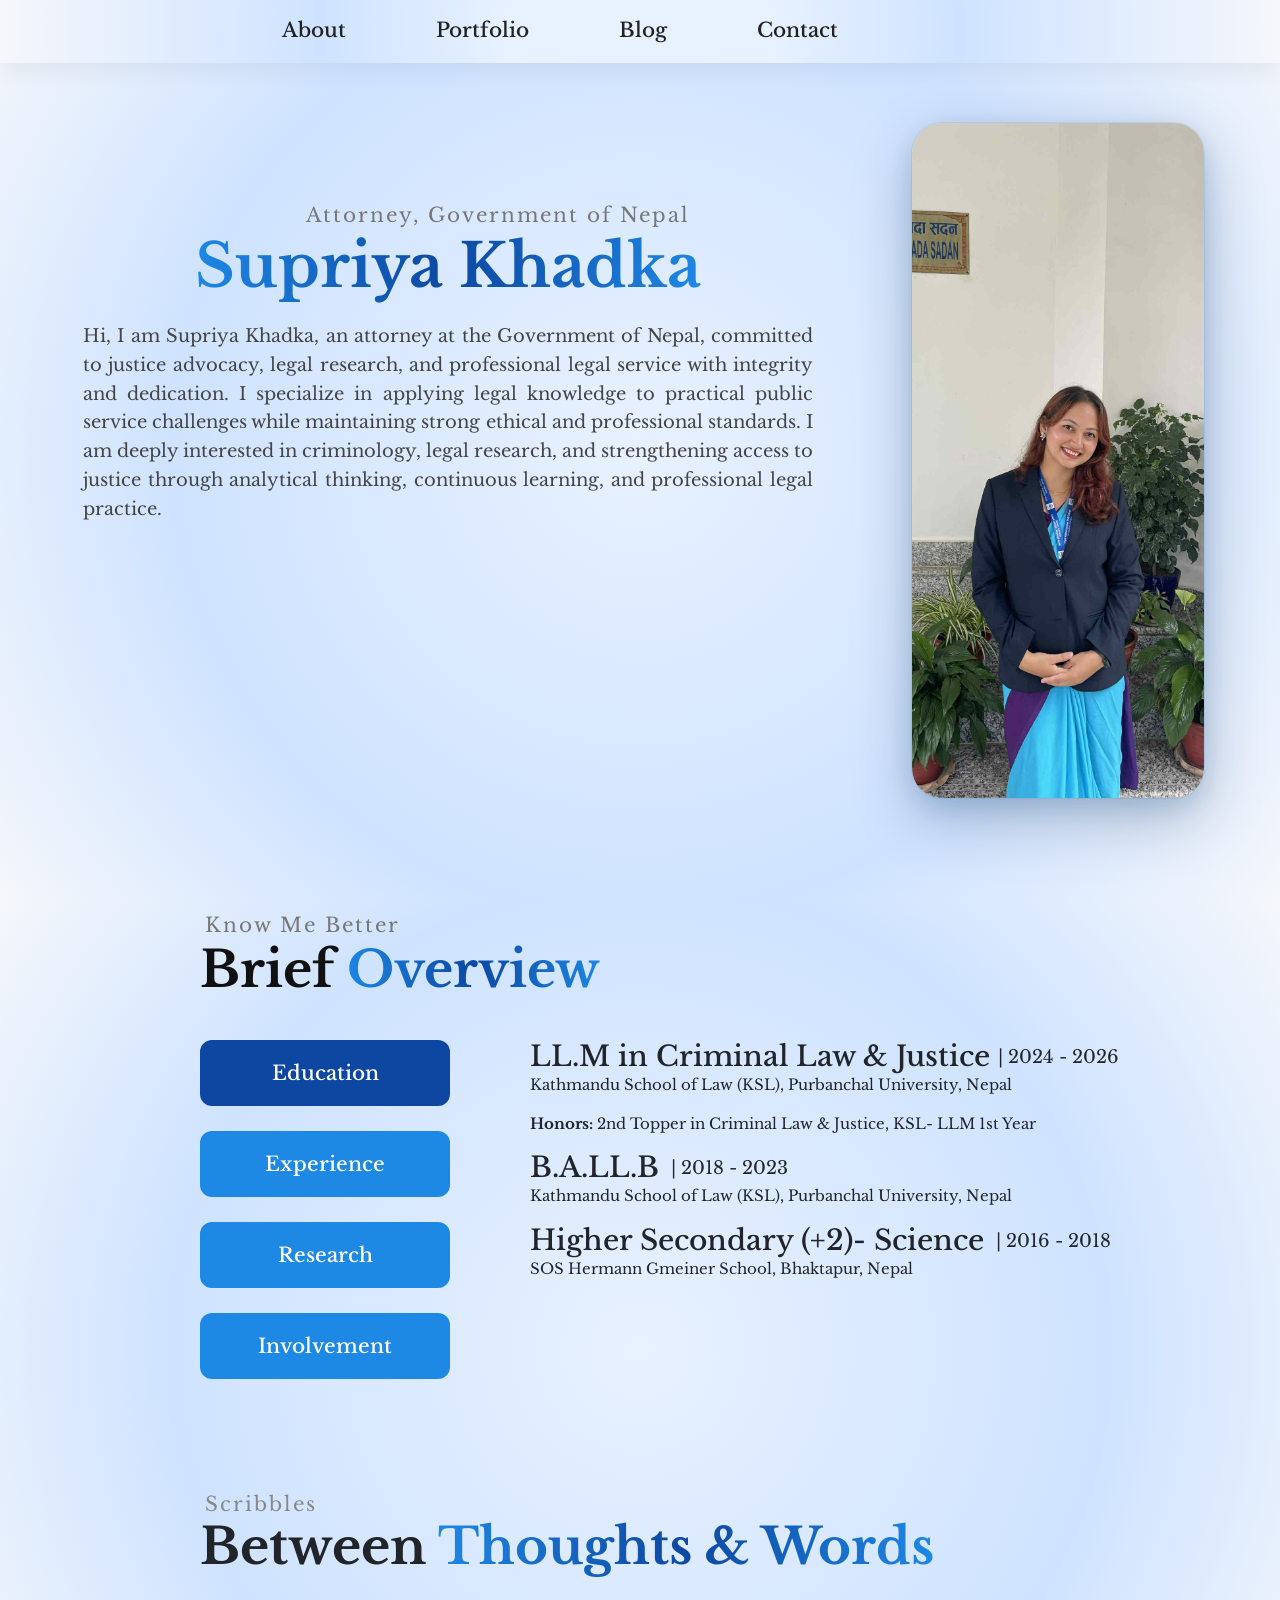
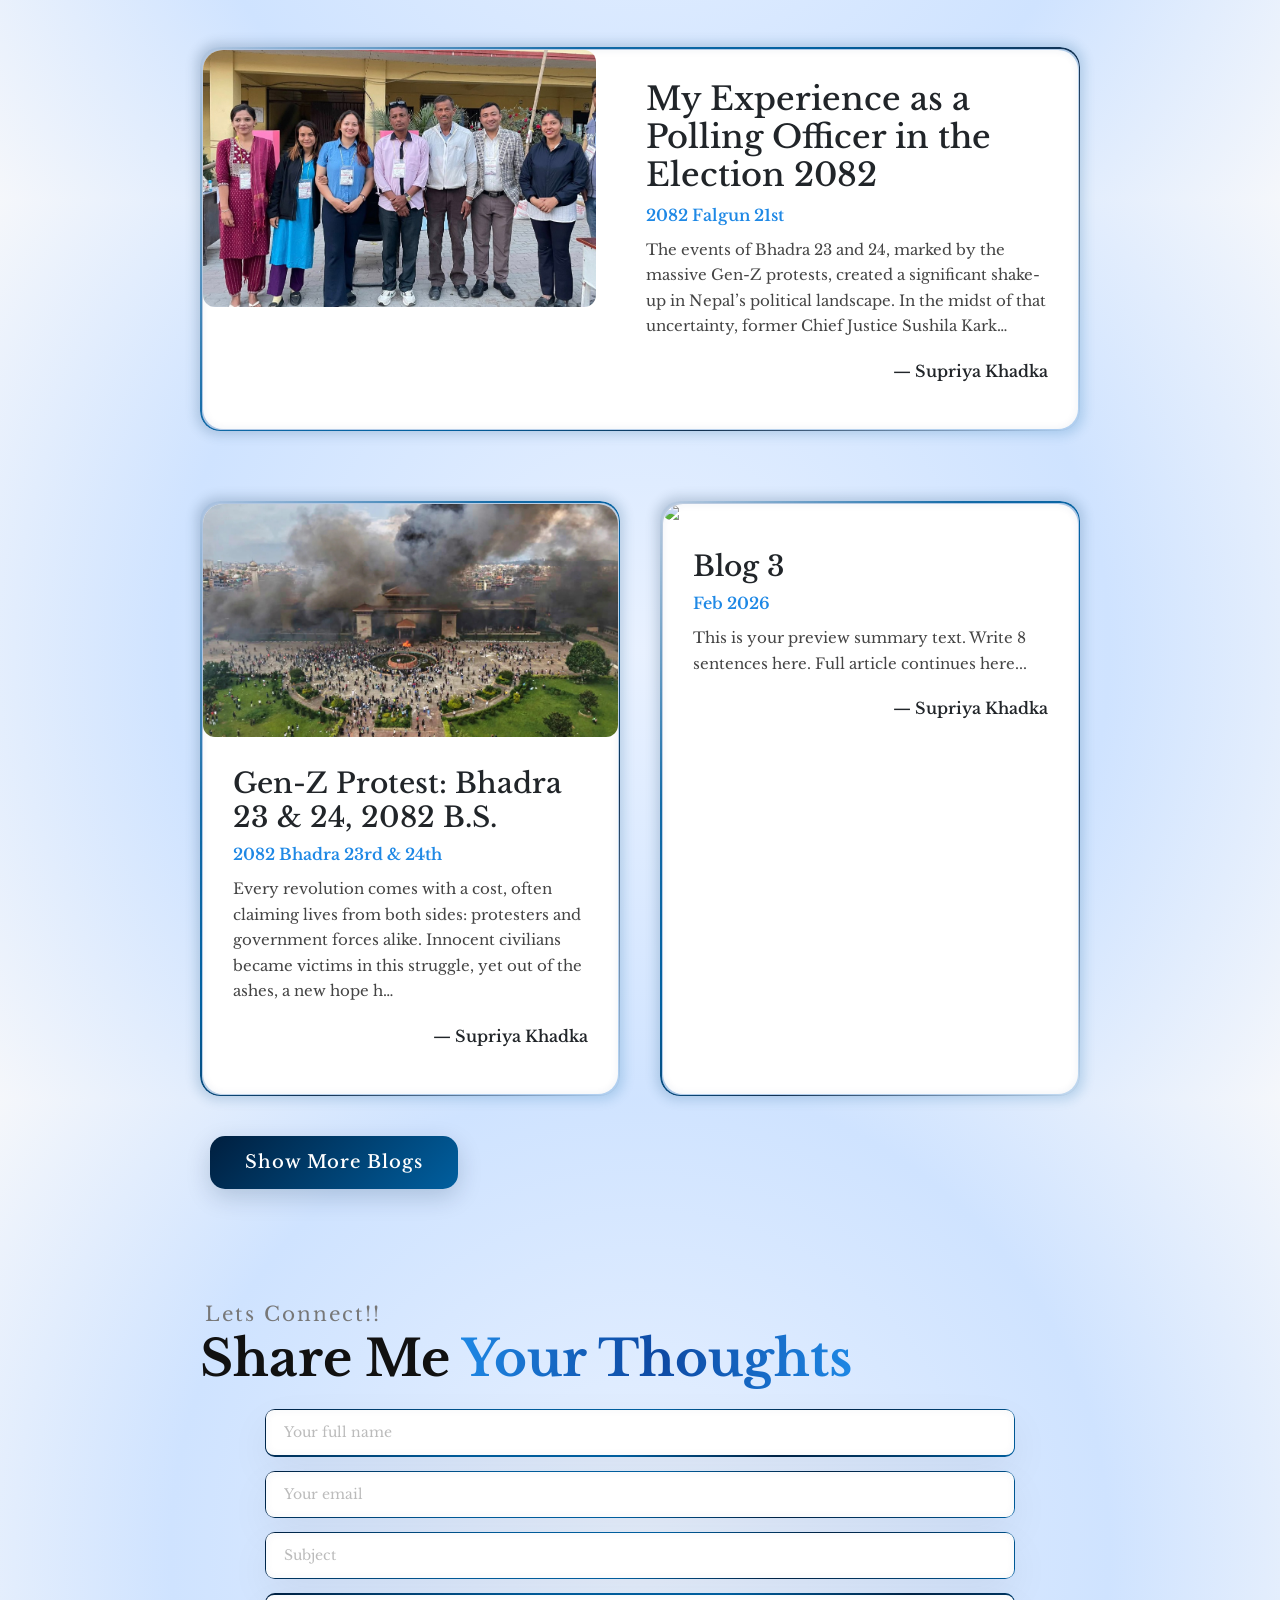
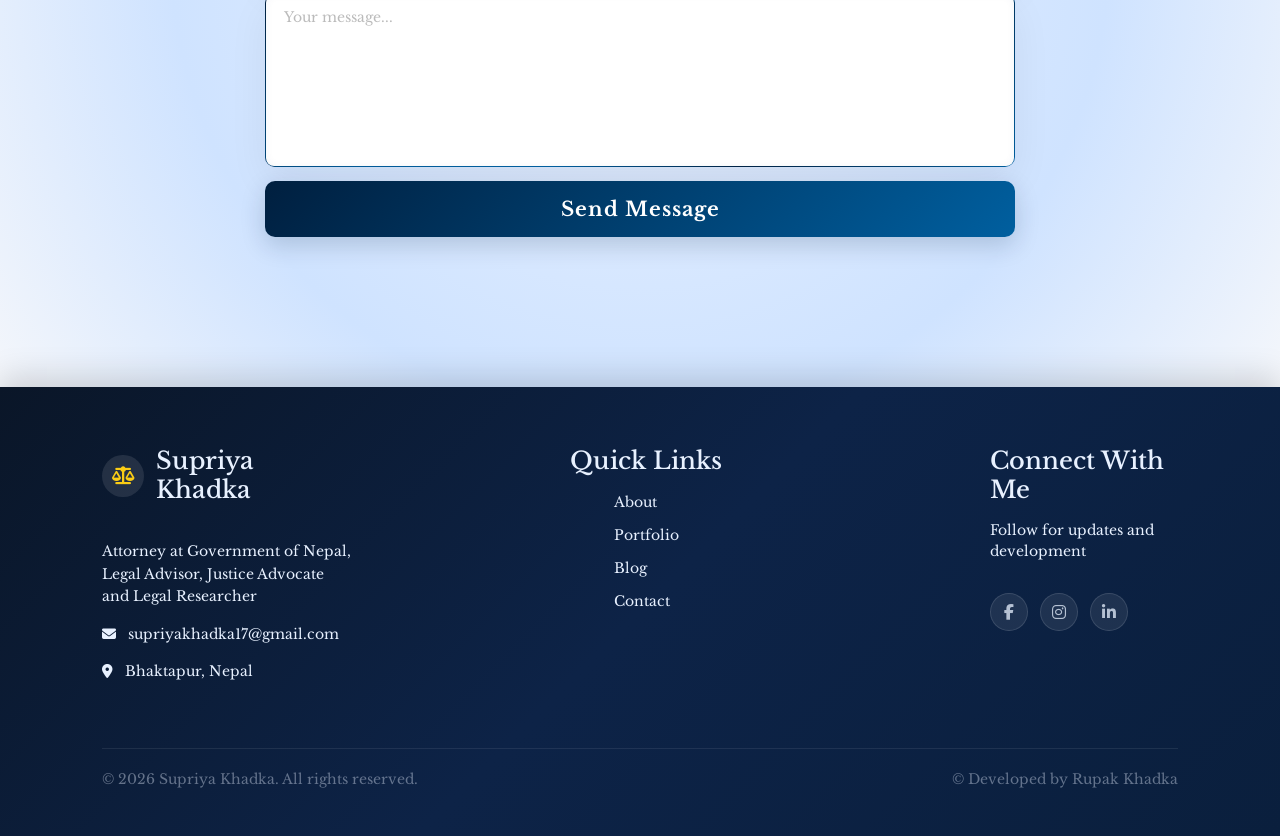
==== commit 19c9dab2: "education update" ====
--- a/index.html
+++ b/index.html
@@ -95,7 +95,7 @@
 
                     <div id="education" class="content-box active">
                         <div class="education-card">
-                            <h3>L.L.M in Criminology</h3>
+                            <h3>LL.M in Criminal Law & Justice</h3>
                             <p class="edu-year"> | 2024 - 2026</p>
                             <p class="edu-institute">Kathmandu School of Law (KSL), Purbanchal University, Nepal</p>
                             <p class="edu-honors">
@@ -104,13 +104,15 @@
                         </div>
 
                         <div class="education-card">
-                            <h3>B.A B.L.L.B </h3>
-                            <p class="edu-year"> | 2019 - 2024</p>
+                            <h3>B.A.LL.B </h3>
+                            <p class="edu-year"> | 2018 - 2023</p>
                             <p class="edu-institute">Kathmandu School of Law (KSL), Purbanchal University, Nepal</p>
-                            <p class="edu-honors">
-                                <strong>Honors: </strong> 3rd Topper for 3rd, 4th and 5th year
-                            </p>
-
+                        </div>
+
+                        <div class="education-card">
+                            <h3>Higher Secondary (+2)- Science </h3>
+                            <p class="edu-year"> | 2016 - 2018</p>
+                            <p class="edu-institute">SOS Hermann Gmeiner School, Bhaktapur, Nepal</p>
                         </div>
                     </div>
 
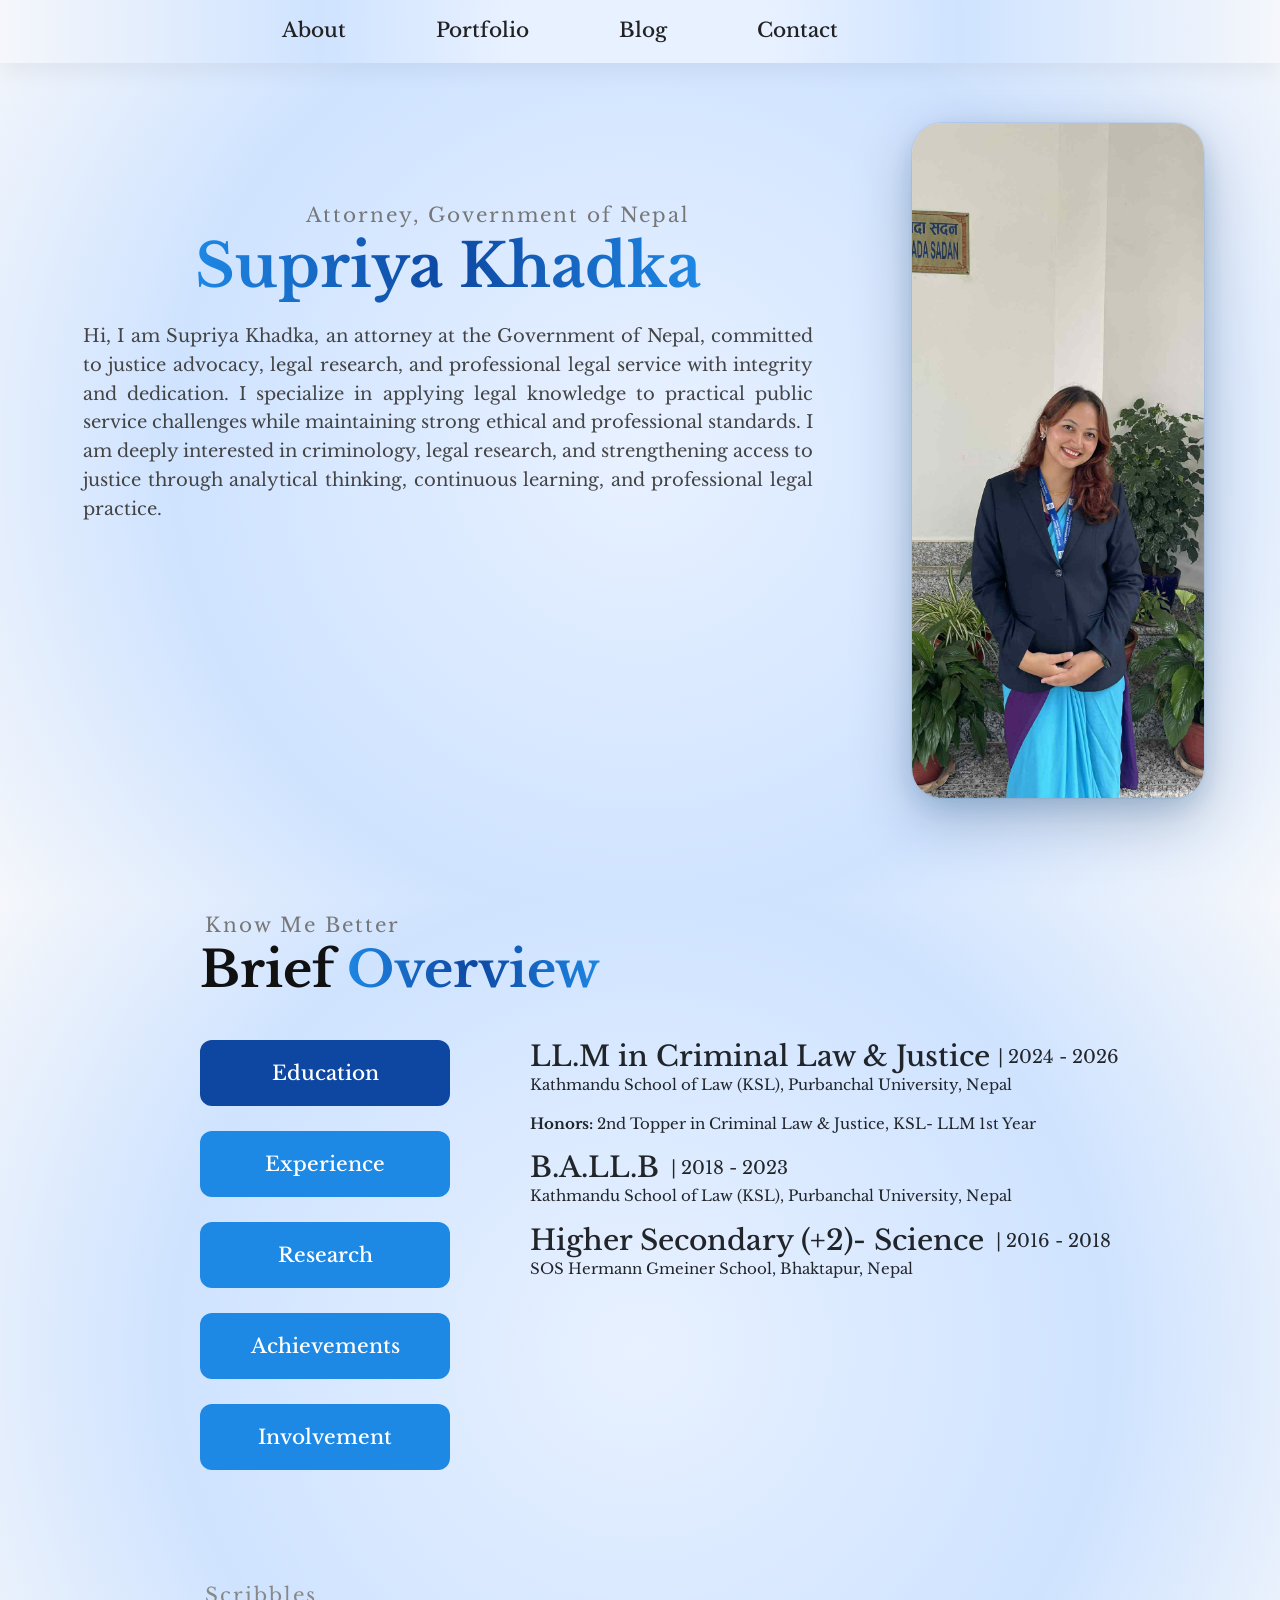
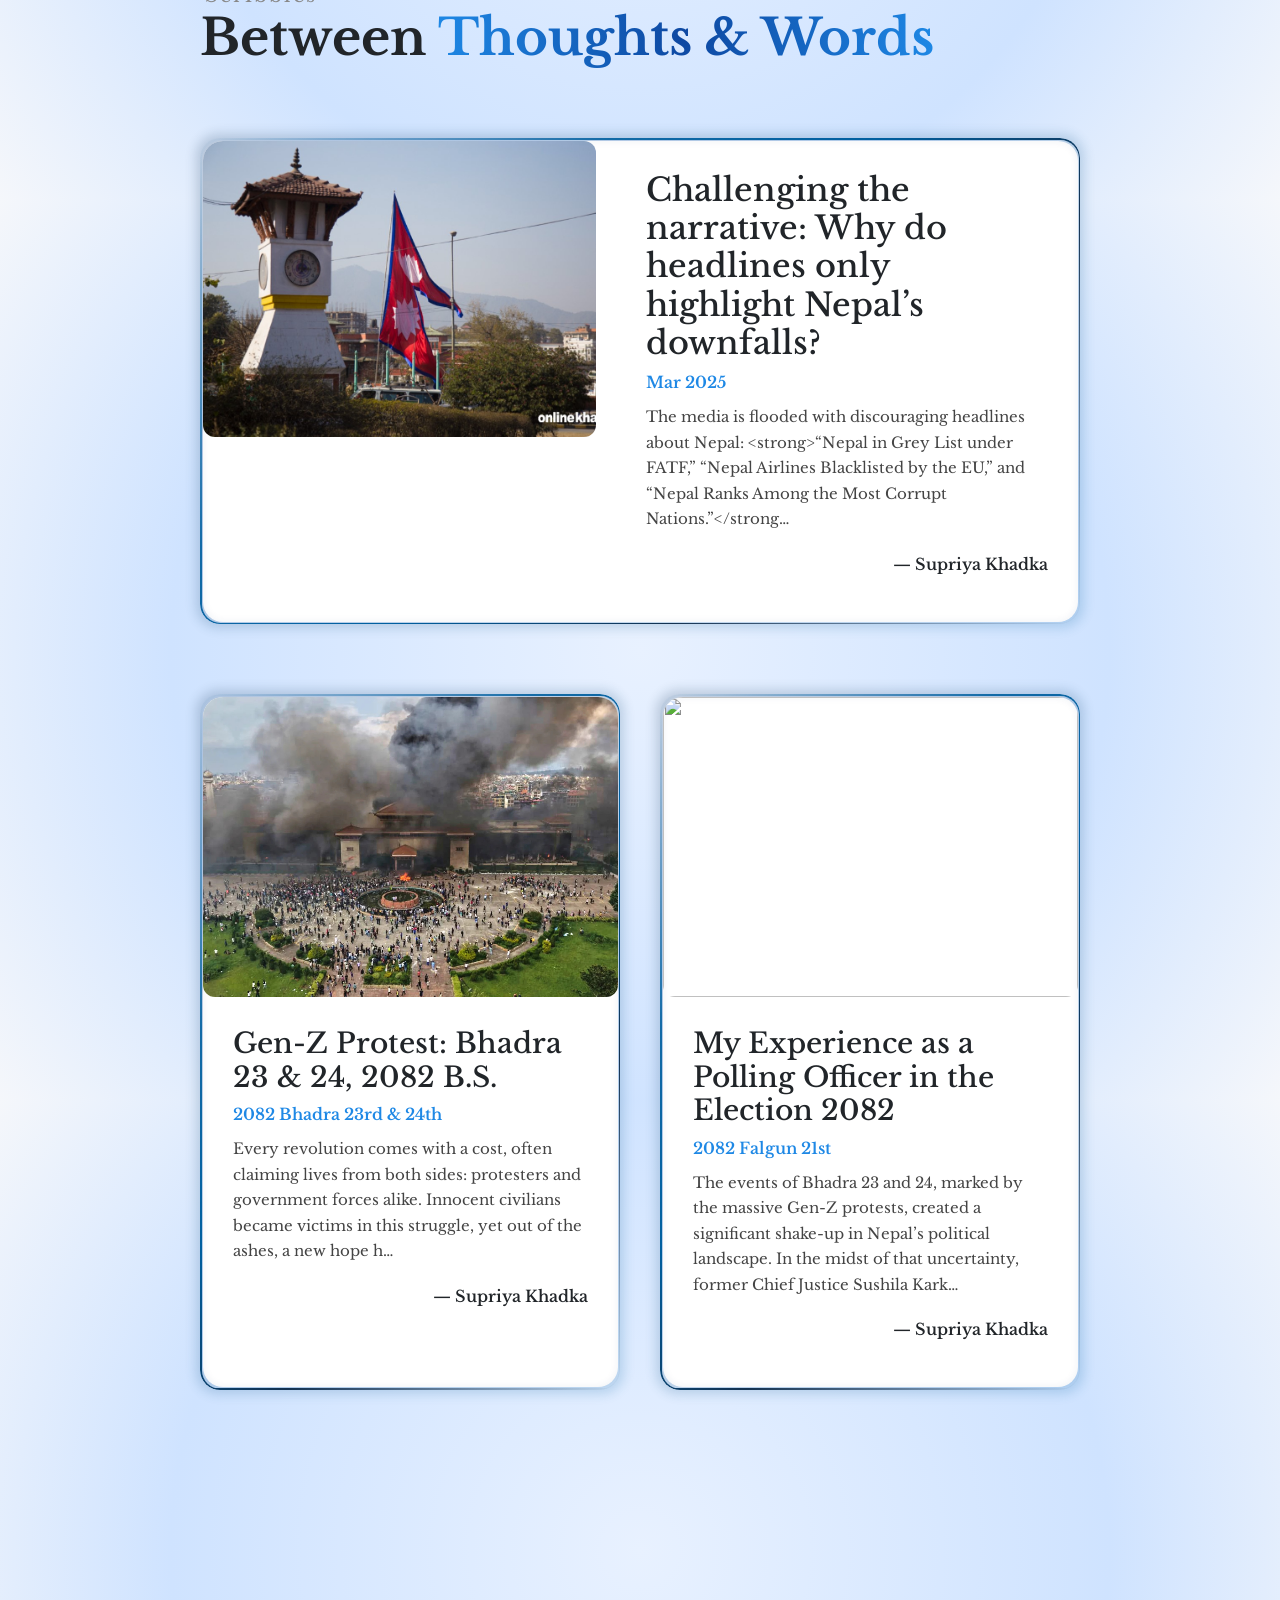
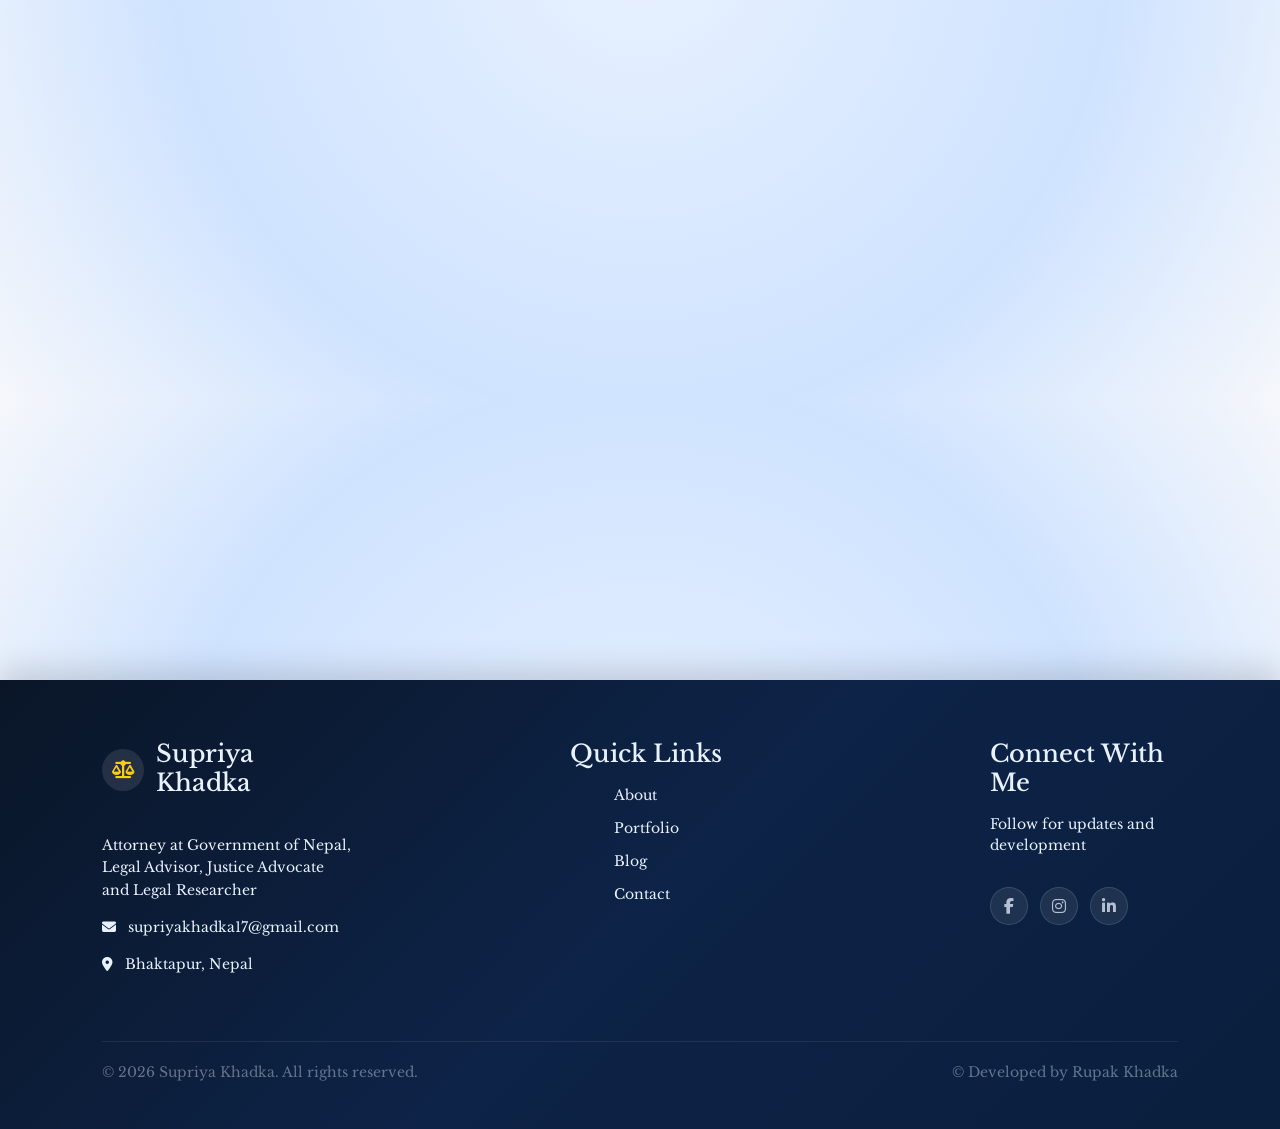
==== commit f18b6178: "Blog Added" ====
--- a/index.html
+++ b/index.html
@@ -84,6 +84,10 @@
                         Research
                     </div>
 
+                    <div class="menu-item" onclick="showContent('research')">
+                        Achievements
+                    </div>
+
                     <div class="menu-item" onclick="showContent('involvement')">
                         Involvement
                     </div>
@@ -118,27 +122,50 @@
 
                     <div id="experience" class="content-box">
                         <div class="experience-card">
+                            <h3>Government Attorney</h3>
+                            <p class="exp-institute">The Office of Attorney General, Kathmandu, Nepal | Sept 2025 - Present</p>
+                            <p class="exp-description">
+                                <strong>Works: </strong>Delivering justice with integrity via public service
+                            </p>
+                        </div>
+
+                        <div class="experience-card">
                             <h3>Research and Teaching Assistant (RA/TA)</h3>
-                            <p class="exp-institute">Kathmandu School of Law (KSL), Purbanchal University, Nepal | 2024 - 2026</p>
+                            <p class="exp-institute">Kathmandu School of Law (KSL), Purbanchal University, Nepal | Jul 2023 - Aug 2025</p>
                             <p class="exp-description">
-                                <strong>Works: </strong>Delivered lecture on various subjects and assisted in
-                                teaching learning works and also conducted independent research.
+                                <strong>Works: </strong>Delivered lecture on various topics; assisted in administrative tasks
+                                as well as involved in independent legal research.
                             </p>
                         </div>
 
                         <div class="experience-card">
                             <h3>Legal Intern </h3>
-                            <p class="exp-institute">Patan High Court, Lalitpur, Nepal | Aug 2023 - Jan 2024</p>
-                            <p class="exp-institute">The Office of Attorney General, Kathmandu, Nepal | Aug 2022 - Dec 2022</p>
-                            <p class="exp-institute">Supreme Court of Nepal, Kathmandu | Aug 2020 - Dec 2021</p>
-                        </div>
-
+                            <p class="exp-institute">Patan High Court, Lalitpur, Nepal | Apr 2023 - Jul 2024</p>
+                            <p class="exp-institute">Sinha Verma Legal Concern, Kathmandu, Nepal | Apr 2022 - Jul 2022</p>
+                        </div>
                     </div>
 
                     <div id="research" class="content-box">
                         <div class="research-card">
-                            <h4>Jail system in Nepal: A case Study</h4>
-                            <p class="res-journal">Journal of Legal Studies</p>
+                            <h4>Climate Change and Stone Cancer: Legal and Practical Context</h4>
+                            <p class="res-journal">Converging Realities: Perspective in Education, Law, Policy, and Society</p>
+                        </div>
+
+                        <div class="research-card">
+                            <h4>EXAMINING AUDIO-VISUAL FORENSIC PRACTICES AND THE NEED FOR LEGAL REFORM IN THE CRIMINAL INVESTIGATION WITHIN THE CONTEXT OF NEPAL</h4>
+                            <p class="res-journal">Kathmandu School of Law Review (KSLR)</p>
+                        </div>
+                    </div>
+
+                    <div id="Achievements" class="content-box">
+                        <div class="research-card">
+                            <h4>Climate Change and Stone Cancer: Legal and Practical Context</h4>
+                            <p class="res-journal">Converging Realities: Perspective in Education, Law, Policy, and Society</p>
+                        </div>
+
+                        <div class="research-card">
+                            <h4>EXAMINING AUDIO-VISUAL FORENSIC PRACTICES AND THE NEED FOR LEGAL REFORM IN THE CRIMINAL INVESTIGATION WITHIN THE CONTEXT OF NEPAL</h4>
+                            <p class="res-journal">Kathmandu School of Law Review (KSLR)</p>
                         </div>
                     </div>
 
@@ -149,8 +176,8 @@
                             <p class="inv-position">Club Service Director | 2022 - 2024</p>
                         </div>
                         <div class="involvement-card">
-                            <h4>Moot Court Trial</h4>
-                            <p class="inv-position">Legal Advocate | 2024 - Present</p>
+                            <h4>Mock Pre-Trial Competition</h4>
+                            <p class="inv-position">Pleader & Researcher | Dec 2020</p>
                         </div>
                     </div>
                 </div>
--- a/css/style.css
+++ b/css/style.css
@@ -375,17 +375,25 @@
     transition: transform 0.4s ease, box-shadow 0.4s ease;
 }
 
-/* Image wrapper */
 .blog-img-wrapper {
     position: relative;
     overflow: hidden;
     border-radius: 12px;
+
+    width: 100%;
+    height: 300px; /* 👈 set fixed height */
 }
 
 .blog-img-wrapper img {
     width: 100%;
+    height: 100%;          /* 👈 fill container */
+    object-fit: cover;     /* 👈 crop nicely */
     display: block;
     transition: transform 0.5s ease;
+}
+
+.blog-img-wrapper.hz-img {
+    height: 100%; /* 👈 bigger height for featured */
 }
 
 /* Hover overlay */
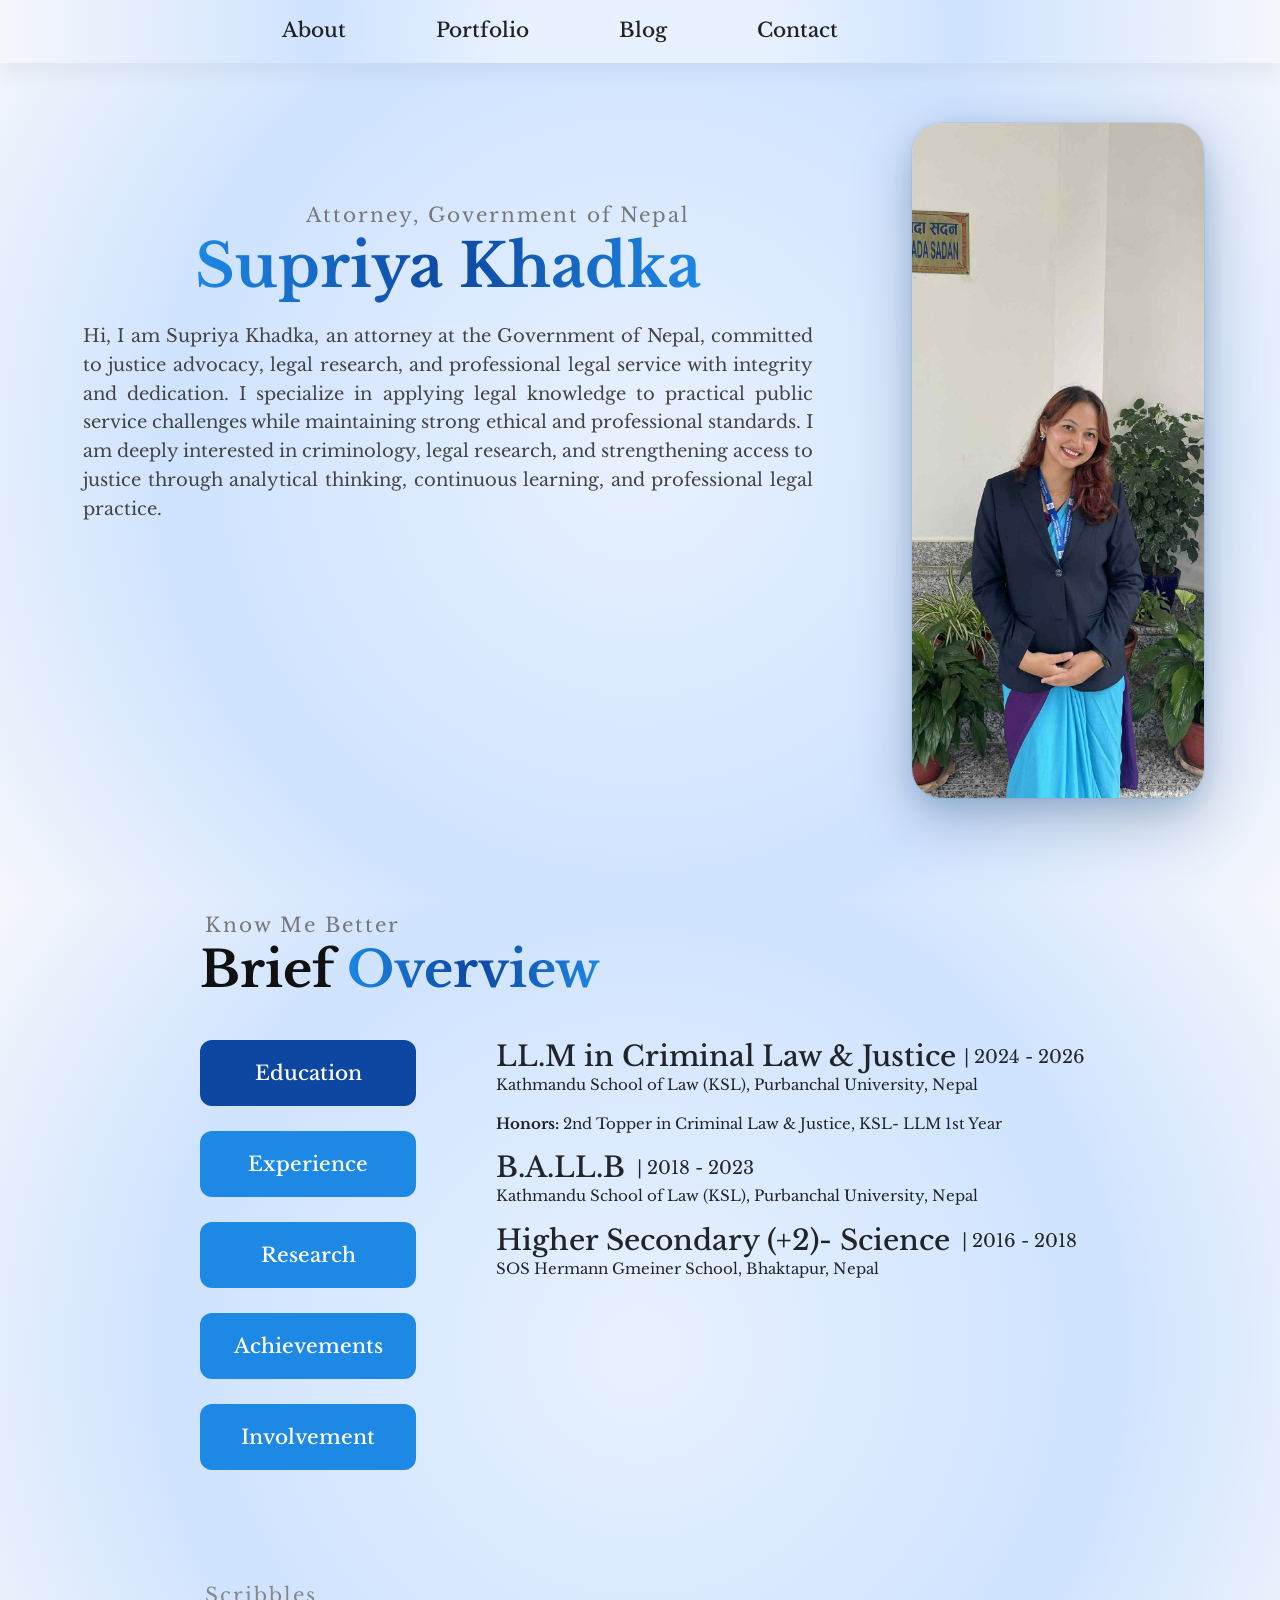
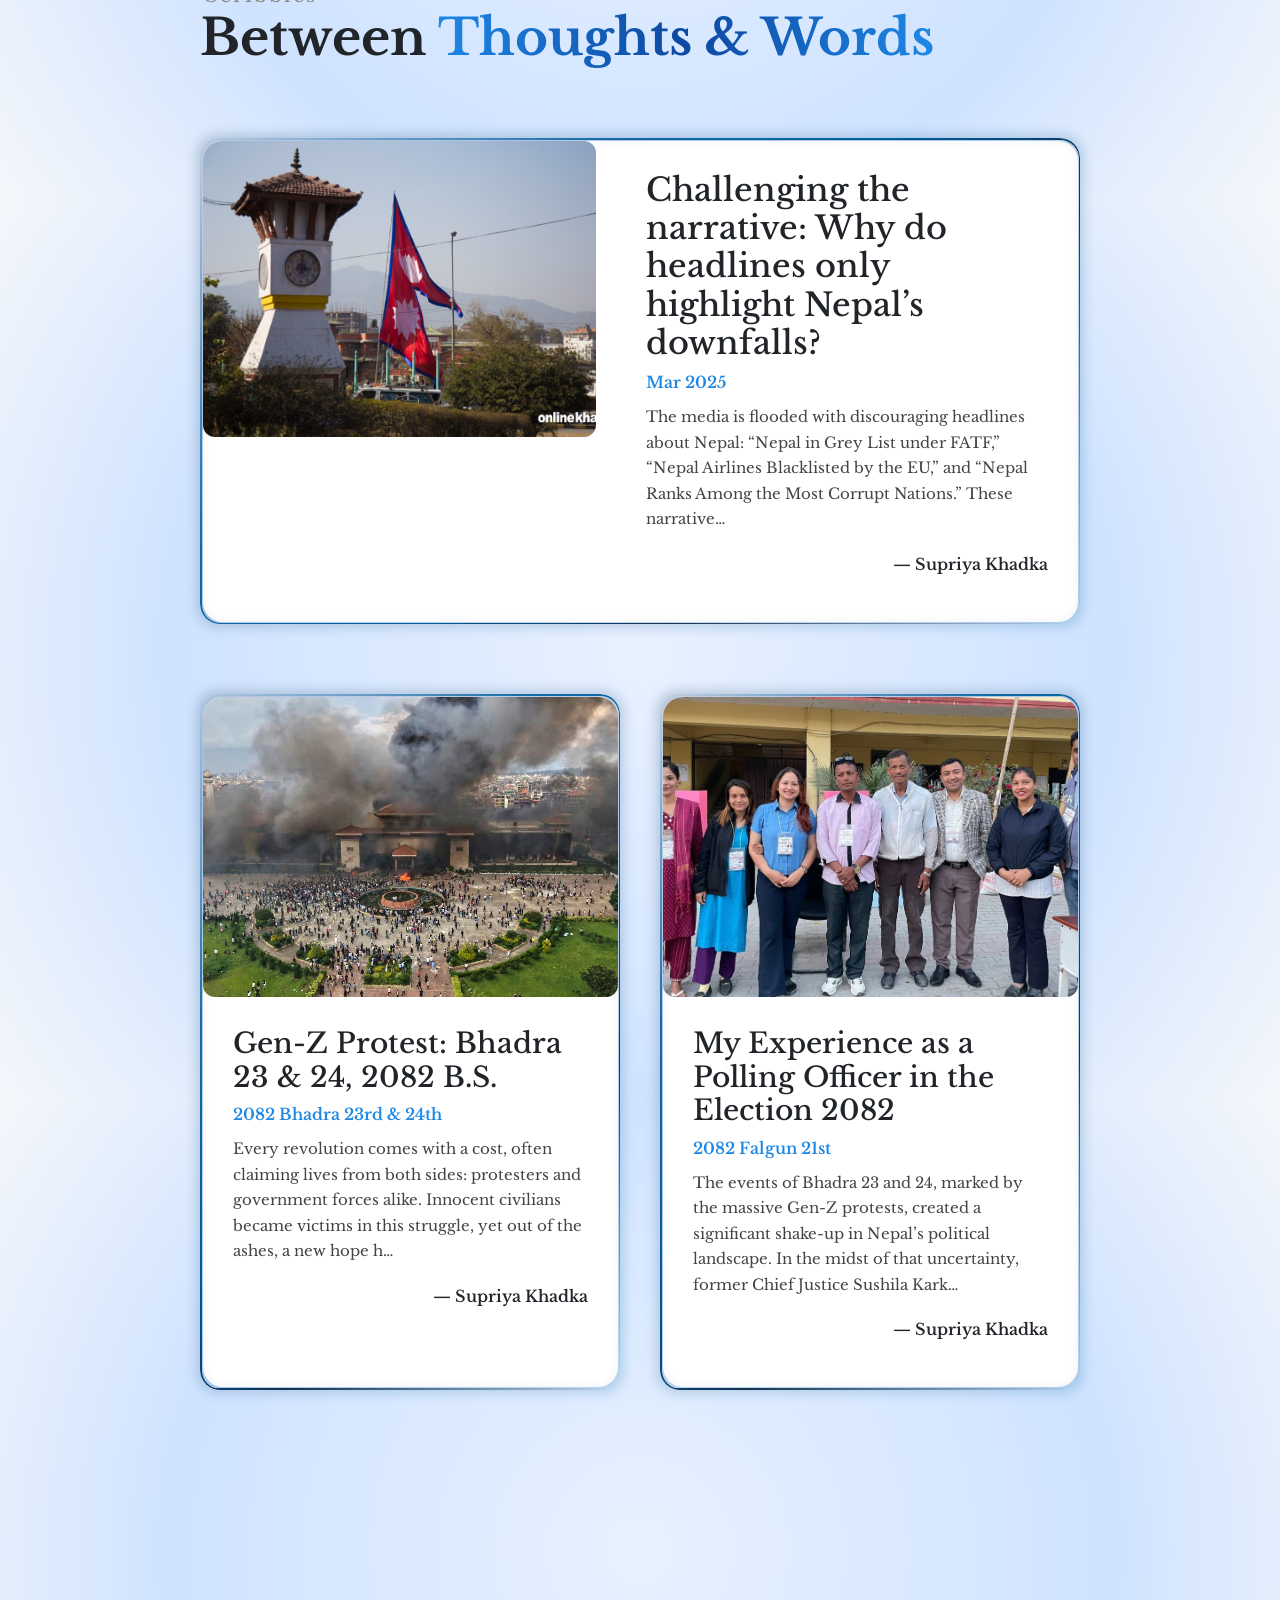
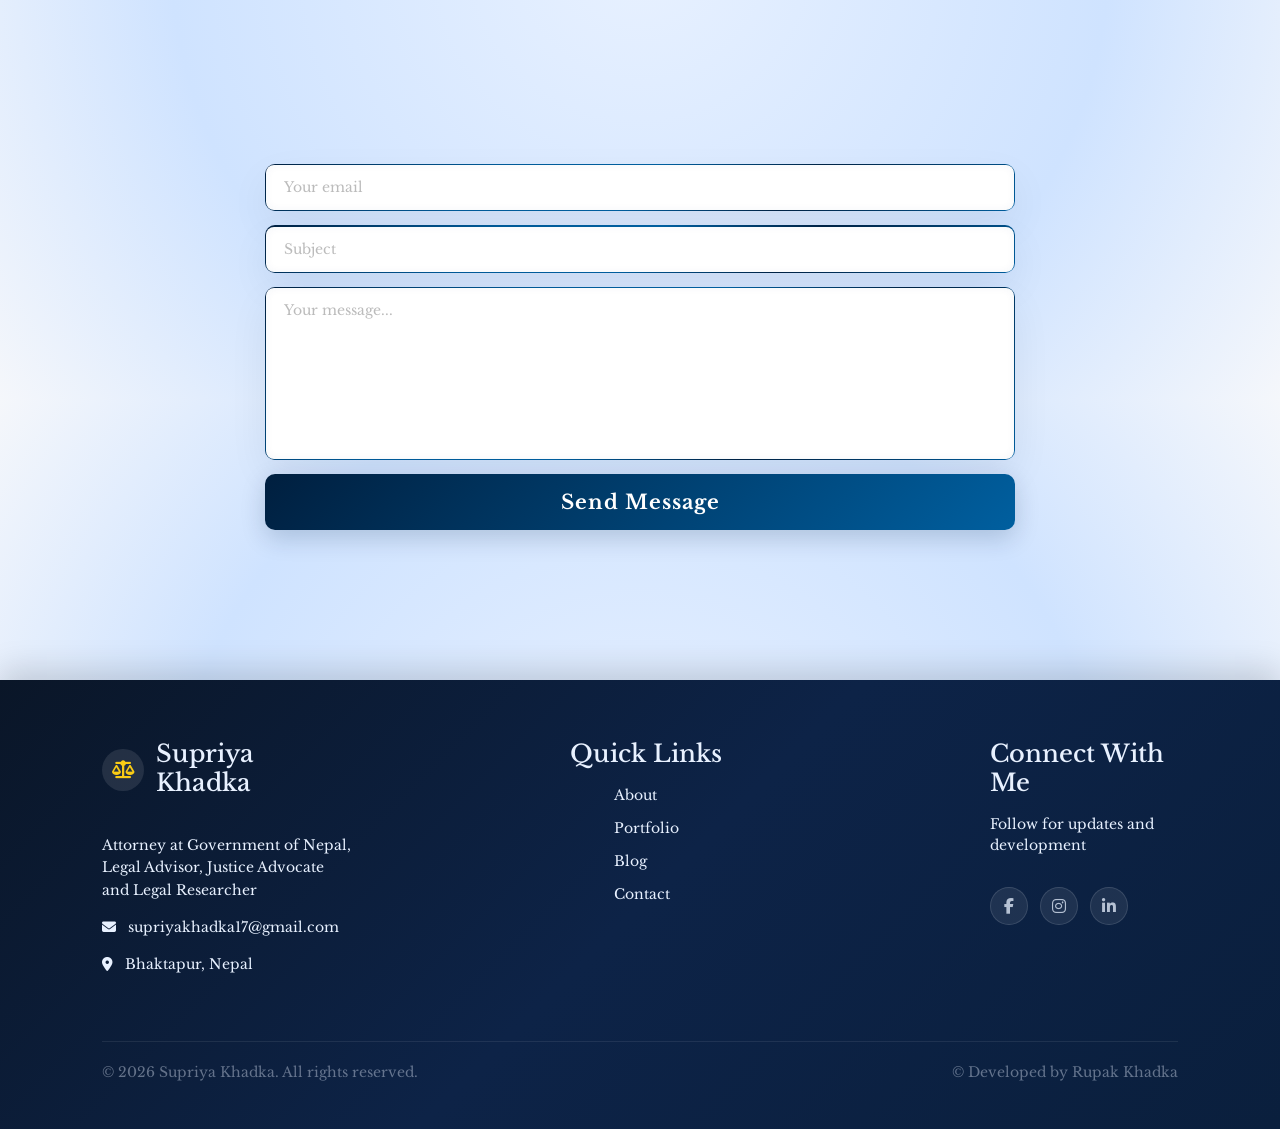
==== commit 6b55b249: "Blog Added" ====
--- a/index.html
+++ b/index.html
@@ -84,7 +84,7 @@
                         Research
                     </div>
 
-                    <div class="menu-item" onclick="showContent('research')">
+                    <div class="menu-item" onclick="showContent('achievement')">
                         Achievements
                     </div>
 
@@ -148,24 +148,32 @@
                     <div id="research" class="content-box">
                         <div class="research-card">
                             <h4>Climate Change and Stone Cancer: Legal and Practical Context</h4>
-                            <p class="res-journal">Converging Realities: Perspective in Education, Law, Policy, and Society</p>
+                            <p class="res-journal"><strong>Journal: </strong>Converging Realities: Perspective in Education, Law, Policy, and Society</p>
                         </div>
 
                         <div class="research-card">
-                            <h4>EXAMINING AUDIO-VISUAL FORENSIC PRACTICES AND THE NEED FOR LEGAL REFORM IN THE CRIMINAL INVESTIGATION WITHIN THE CONTEXT OF NEPAL</h4>
-                            <p class="res-journal">Kathmandu School of Law Review (KSLR)</p>
-                        </div>
-                    </div>
-
-                    <div id="Achievements" class="content-box">
-                        <div class="research-card">
-                            <h4>Climate Change and Stone Cancer: Legal and Practical Context</h4>
-                            <p class="res-journal">Converging Realities: Perspective in Education, Law, Policy, and Society</p>
-                        </div>
-
-                        <div class="research-card">
-                            <h4>EXAMINING AUDIO-VISUAL FORENSIC PRACTICES AND THE NEED FOR LEGAL REFORM IN THE CRIMINAL INVESTIGATION WITHIN THE CONTEXT OF NEPAL</h4>
-                            <p class="res-journal">Kathmandu School of Law Review (KSLR)</p>
+                            <h4>Examining Audio-Visual Forensic Practices and the Need for Legal Reform in the Criminal Investigation within the Context of Nepal</h4>
+                            <p class="res-journal"><strong>Journal: </strong>Kathmandu School of Law Review (KSLR)</p>
+                        </div>
+                    </div>
+
+                    <div id="achievement" class="content-box">
+                        <div class="achievement-card">
+                            <h4>Research Grant 2024 </h4>
+                            <p class="res-title"><strong>Research Title:</strong> <i>"Examining Audio-Visual Forensic Practices and the Need for Legal Reform in the Criminal Investigation within the Context of Nepal"</i></p>
+                            <p class="issue-org">Issued by Kathmandu School of Law- Research Department · Jun 2024</p>
+                        </div>
+
+                        <div class="achievement-card">
+                            <h4>Research Grant 2022 </h4>
+                            <p class="res-title"><strong>Research Title:</strong> <i>"Climate Change and Stone Cancer: Legal and Practical Context"</i></p>
+                            <p class="issue-org"><strong>Issued by:</strong> Kathmandu School of Law- Research Department · Jul 2022</p>
+                        </div>
+
+                        <div class="achievement-card">
+                            <h4>Asia Regional (Final) Round of the Mock Pre-Trial Competition </h4>
+                            <p class="issue-org"><strong>Issued by:</strong> BABSEACLE · Dec 2020
+                            <a href="mocktrail.pdf" target="_blank" rel="noopener noreferrer"> View Certificate</i></a></p>
                         </div>
                     </div>
 
--- a/css/style.css
+++ b/css/style.css
@@ -186,12 +186,12 @@
     display: flex;
     gap: 80px;
     align-items: flex-start;
-    max-width: 1000px;
+    max-width: 1500px;
     width: 100%;
 }
 
 .portfolio-menu {
-    width: 25%;
+    width: 20%;
     display: flex;
     flex-direction: column;
     gap: 25px;
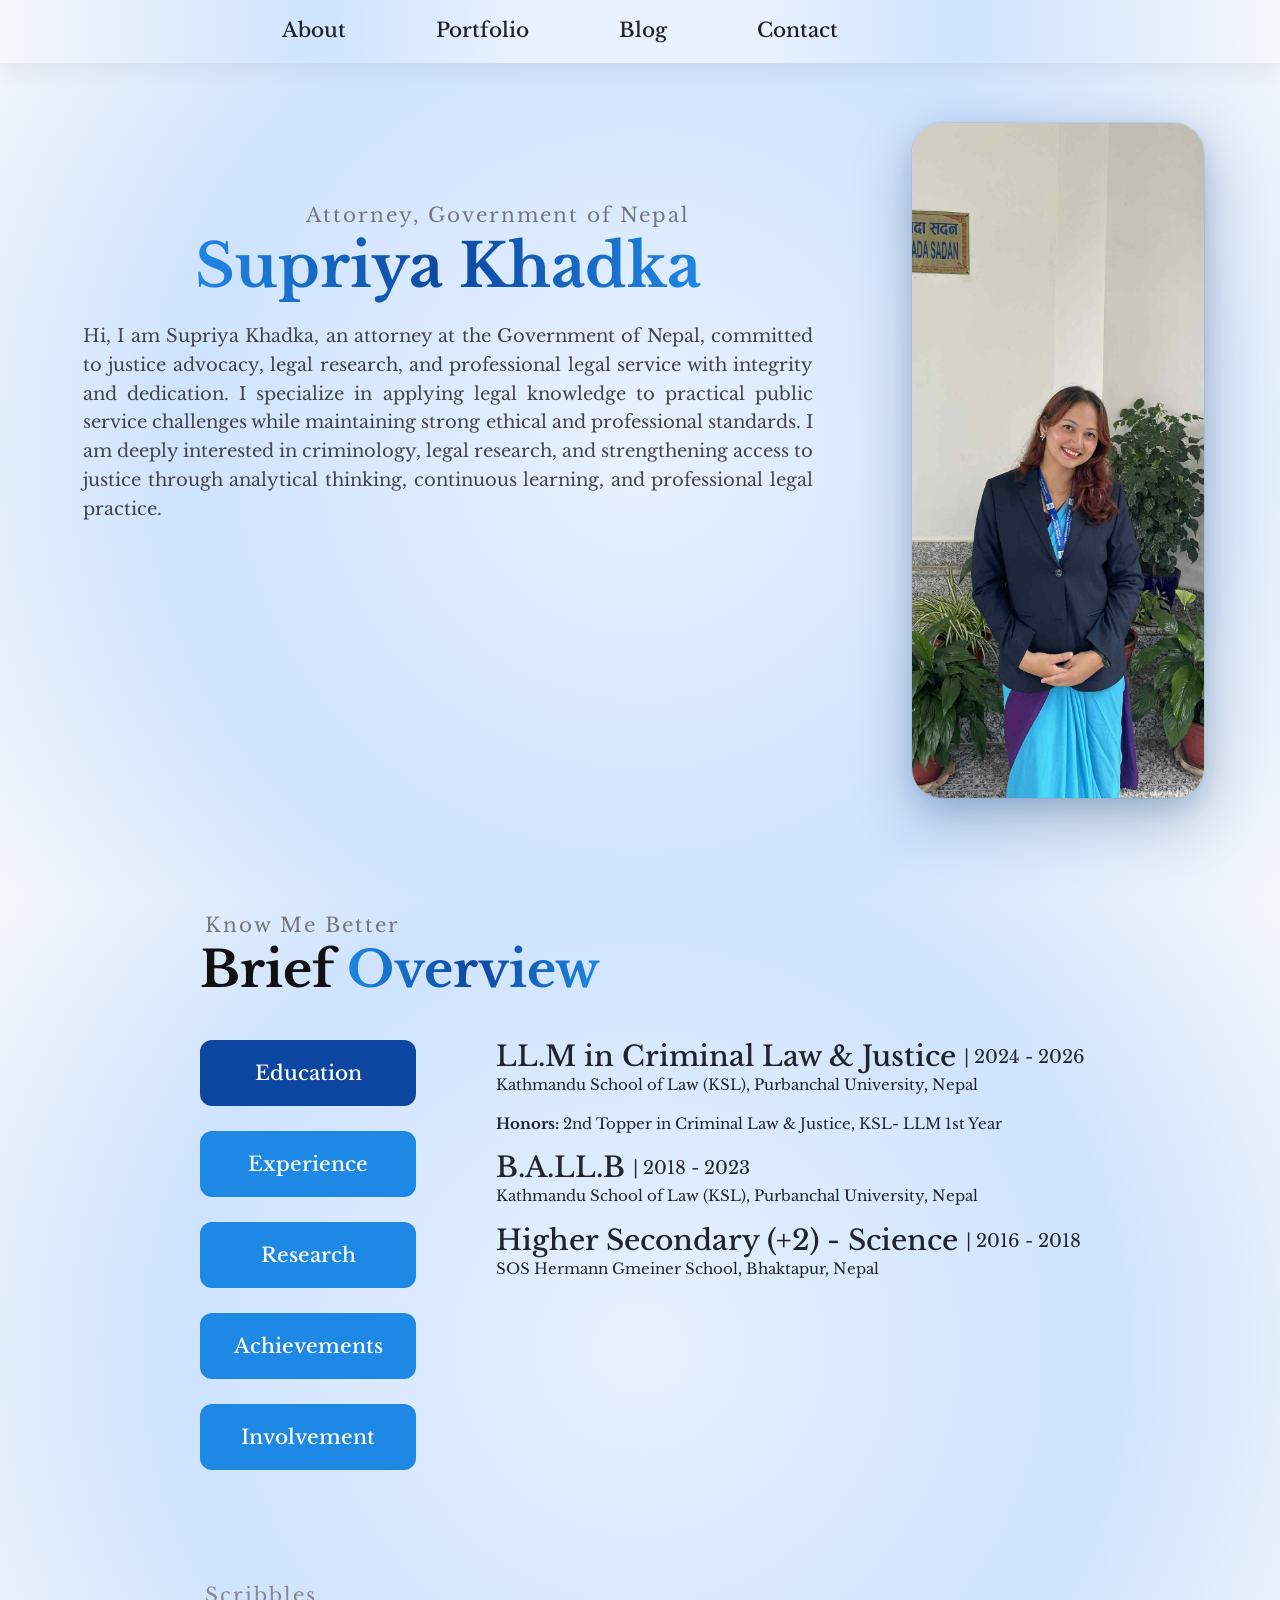
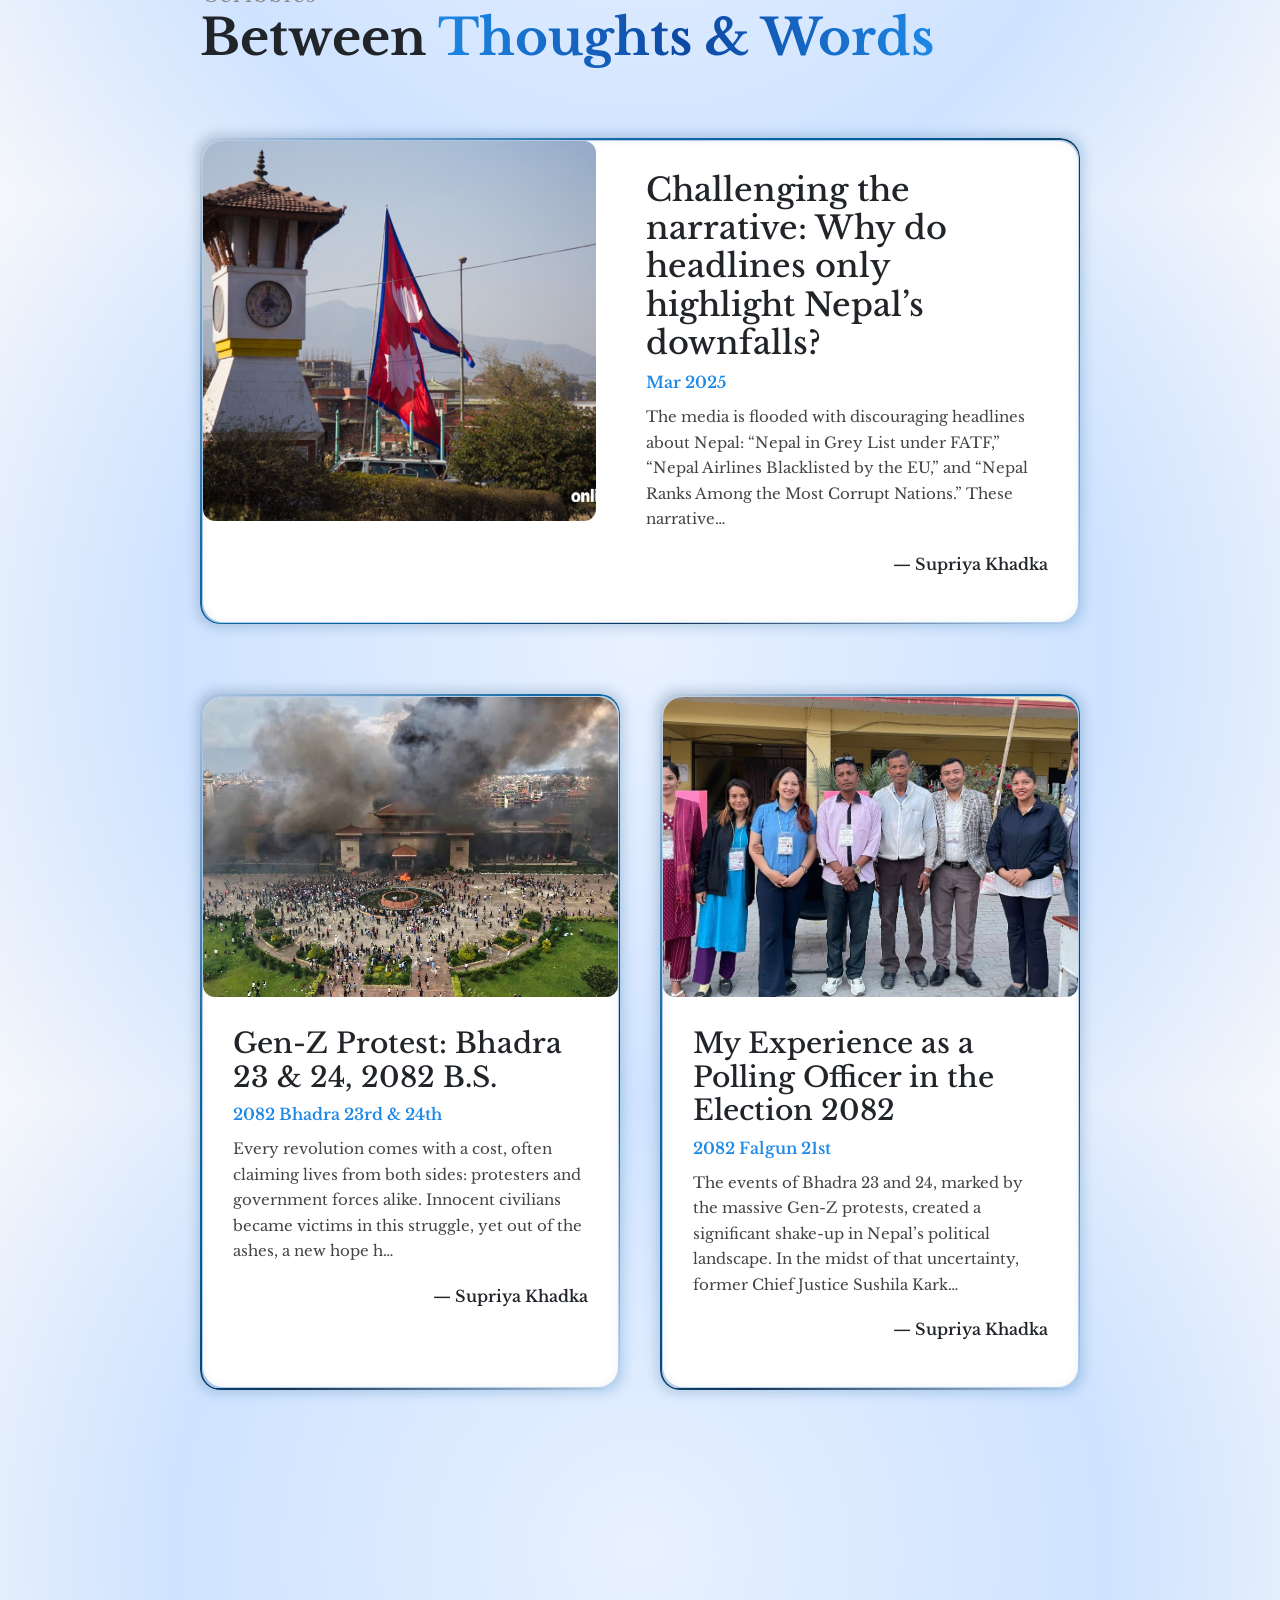
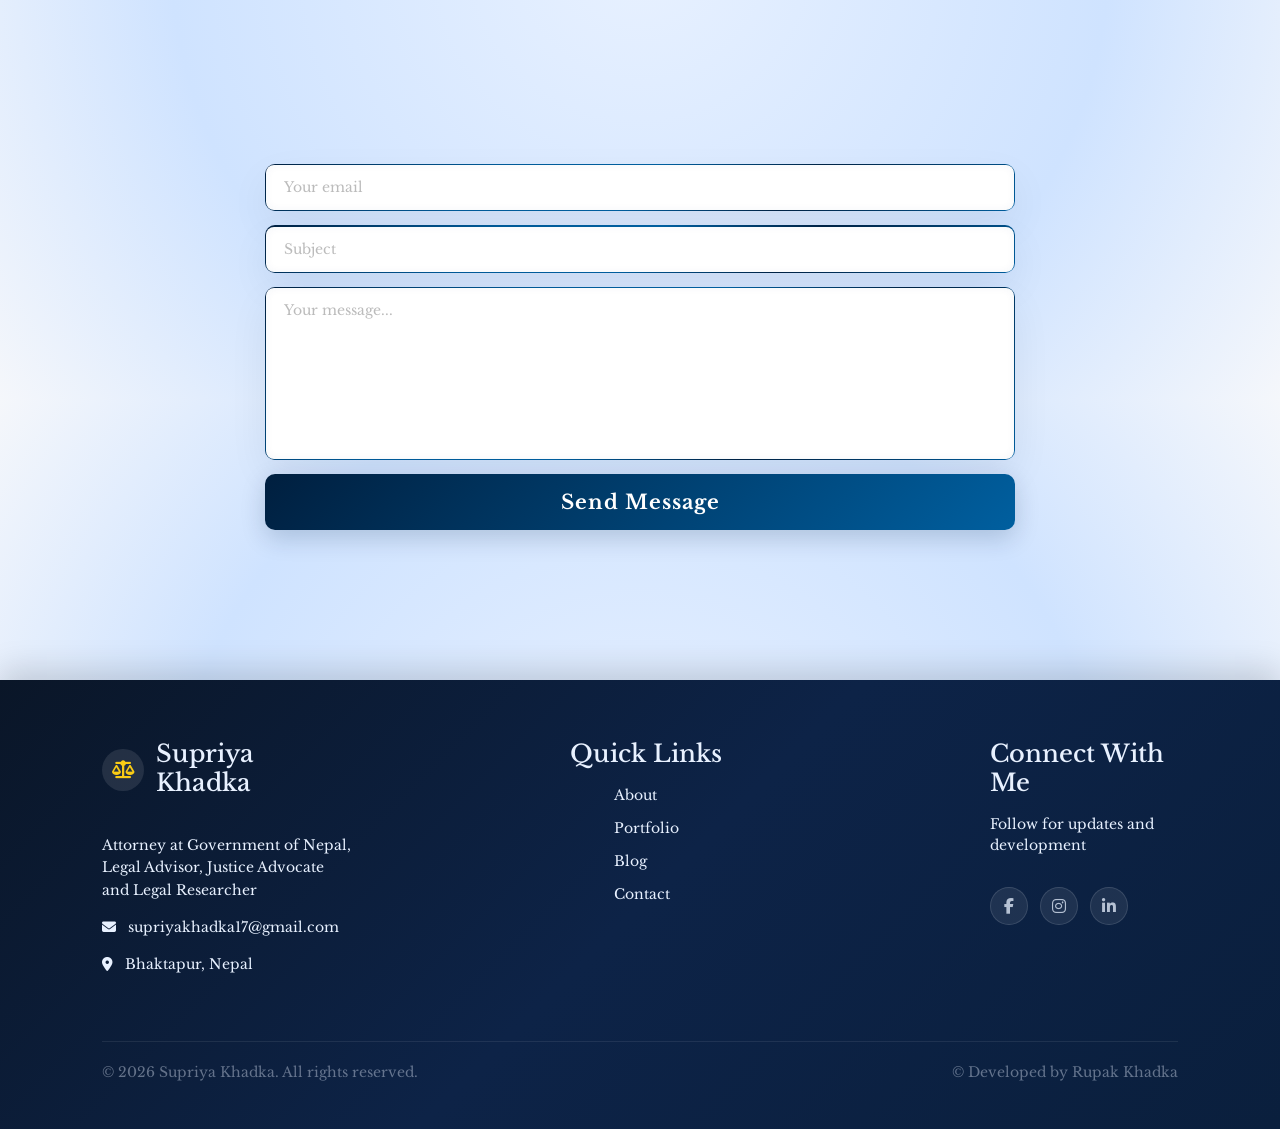
==== commit a3256617: "Blog Added" ====
--- a/index.html
+++ b/index.html
@@ -5,13 +5,17 @@
     <title>Supriya Khadka | Government Attorney</title>
     <meta name="viewport" content="width=device-width, initial-scale=1.0">
 
-    <meta property="og:title" content="Your Blog Website">
-    <meta property="og:description" content="Read my thoughts and stories">
-    <meta property="og:image" content="images/blog1.jpg">
+    <!-- FIX: og:image must be absolute URL, not relative path -->
+    <meta property="og:title" content="Supriya Khadka | Government Attorney">
+    <meta property="og:description" content="Attorney at Government of Nepal, Legal Advisor, Justice Advocate and Legal Researcher">
+    <meta property="og:image" content="https://supriya-khadka.com.np/images/blog1.jpg">
     <meta property="og:type" content="article">
 
-    <link rel="icon" type="image/png" sizes="128x128" href="images/logo.png">
-    <link rel="shortcut icon" href="images/logo.png">
+    <!-- FIX: Added canonical tag for SEO -->
+    <link rel="canonical" href="https://supriya-khadka.com.np/">
+
+    <link rel="icon" type="image/png" sizes="128x128" href="images/logofavicon.png">
+    <link rel="shortcut icon" href="images/logofavicon.png">
 
     <!-- Bootstrap CSS -->
     <link href="https://cdn.jsdelivr.net/npm/bootstrap@5.3.2/dist/css/bootstrap.min.css" rel="stylesheet">
@@ -24,6 +28,50 @@
 
     <!-- External CSS -->
     <link rel="stylesheet" href="css/style.css">
+
+    <!-- ── Structured Data (JSON-LD) ── -->
+    <script type="application/ld+json">
+    {
+      "@context": "https://schema.org",
+      "@type": "Person",
+      "name": "Supriya Khadka",
+      "url": "https://supriya-khadka.com.np",
+      "image": "https://supriya-khadka.com.np/images/profile.jpg",
+      "jobTitle": "Government Attorney",
+      "worksFor": {
+        "@type": "Organization",
+        "name": "The Office of Attorney General, Nepal"
+      },
+      "alumniOf": {
+        "@type": "Organization",
+        "name": "Kathmandu School of Law (KSL), Purwanchal University"
+      },
+      "description": "Attorney at Government of Nepal, Legal Advisor, Justice Advocate and Legal Researcher",
+      "email": "supriyakhadka17@gmail.com",
+      "address": {
+        "@type": "PostalAddress",
+        "addressLocality": "Sanothimi",
+        "addressRegion": "Bhaktapur",
+        "addressCountry": "Nepal"
+      },
+      "sameAs": [
+        "https://linkedin.com/in/supriya-khadka-110619271/",
+        "https://www.facebook.com/supriya.khadka.75",
+        "https://www.instagram.com/i__supriyaa/"
+      ]
+    }
+    </script>
+
+    <!-- ── WebSite Schema — controls site name in Google results ── -->
+    <script type="application/ld+json">
+    {
+      "@context": "https://schema.org",
+      "@type": "WebSite",
+      "name": "Supriya Khadka",
+      "url": "https://supriya-khadka.com.np"
+    }
+    </script>
+
 </head>
 
 <body>
@@ -40,7 +88,7 @@
 
     <section class="about-section">
         <div class="left-section">
-            <div id= "about" class="about-content">
+            <div id="about" class="about-content">
                 <p class="small-title">Attorney, Government of Nepal</p>
                 <h1 class="name"><span class="gradient-text">Supriya Khadka</span></h1>
                 <p class="description">
@@ -55,7 +103,6 @@
                     and professional legal practice.
                 </p>
             </div>
-
         </div>
 
         <div class="right-section">
@@ -64,225 +111,217 @@
     </section>
 
     <section id="portfolio" class="portfolio-section">
-            <p class="portfolio-subheading">Know Me Better</p>
-            <h1 class="portfolio-heading">Brief <span class="gradient-text">Overview</span></h1>
-
-            <div class="portfolio-container">
-
-                <!-- Left Side Menu -->
-                <div class="portfolio-menu">
-
-                    <div class="menu-item active" onclick="showContent('education')">
-                        Education
-                    </div>
-
-                    <div class="menu-item" onclick="showContent('experience')">
-                        Experience
-                    </div>
-
-                    <div class="menu-item" onclick="showContent('research')">
-                        Research
-                    </div>
-
-                    <div class="menu-item" onclick="showContent('achievement')">
-                        Achievements
-                    </div>
-
-                    <div class="menu-item" onclick="showContent('involvement')">
-                        Involvement
-                    </div>
-
-                </div>
-
-                <!-- Right Side Content -->
-                <div class="portfolio-content">
-
-                    <div id="education" class="content-box active">
-                        <div class="education-card">
-                            <h3>LL.M in Criminal Law & Justice</h3>
-                            <p class="edu-year"> | 2024 - 2026</p>
-                            <p class="edu-institute">Kathmandu School of Law (KSL), Purbanchal University, Nepal</p>
-                            <p class="edu-honors">
-                                <strong>Honors: </strong> 2nd Topper in Criminal Law & Justice, KSL- LLM 1st Year
-                            </p>
+        <p class="portfolio-subheading">Know Me Better</p>
+        <h1 class="portfolio-heading">Brief <span class="gradient-text">Overview</span></h1>
+
+        <div class="portfolio-container">
+
+            <!-- Left Side Menu -->
+            <div class="portfolio-menu">
+                <div class="menu-item active" onclick="showContent('education')">Education</div>
+                <div class="menu-item" onclick="showContent('experience')">Experience</div>
+                <div class="menu-item" onclick="showContent('research')">Research</div>
+                <div class="menu-item" onclick="showContent('achievement')">Achievements</div>
+                <div class="menu-item" onclick="showContent('involvement')">Involvement</div>
+            </div>
+
+            <!-- Right Side Content -->
+            <div class="portfolio-content">
+
+                <div id="education" class="content-box active">
+                    <div class="education-card">
+                        <h3>LL.M in Criminal Law & Justice</h3>
+                        <p class="edu-year"> | 2024 - 2026</p>
+                        <p class="edu-institute">Kathmandu School of Law (KSL), Purbanchal University, Nepal</p>
+                        <p class="edu-honors">
+                            <strong>Honors: </strong> 2nd Topper in Criminal Law & Justice, KSL- LLM 1st Year
+                        </p>
+                    </div>
+
+                    <div class="education-card">
+                        <h3>B.A.LL.B</h3>
+                        <p class="edu-year"> | 2018 - 2023</p>
+                        <p class="edu-institute">Kathmandu School of Law (KSL), Purbanchal University, Nepal</p>
+                    </div>
+
+                    <div class="education-card">
+                        <h3>Higher Secondary (+2) - Science</h3>
+                        <p class="edu-year"> | 2016 - 2018</p>
+                        <p class="edu-institute">SOS Hermann Gmeiner School, Bhaktapur, Nepal</p>
+                    </div>
+                </div>
+
+                <div id="experience" class="content-box">
+                    <div class="experience-card">
+                        <h3>Government Attorney</h3>
+                        <p class="exp-institute">The Office of Attorney General, Kathmandu, Nepal | Sept 2025 - Present</p>
+                        <p class="exp-description">
+                            <strong>Works: </strong>Delivering justice with integrity via public service
+                        </p>
+                    </div>
+
+                    <div class="experience-card">
+                        <h3>Research and Teaching Assistant (RA/TA)</h3>
+                        <p class="exp-institute">Kathmandu School of Law (KSL), Purbanchal University, Nepal | Jul 2023 - Aug 2025</p>
+                        <p class="exp-description">
+                            <strong>Works: </strong>Delivered lecture on various topics; assisted in administrative tasks
+                            as well as involved in independent legal research.
+                        </p>
+                    </div>
+
+                    <div class="experience-card">
+                        <h3>Legal Intern</h3>
+                        <p class="exp-institute">Patan High Court, Lalitpur, Nepal | Apr 2023 - Jul 2024</p>
+                        <p class="exp-institute">Sinha Verma Legal Concern, Kathmandu, Nepal | Apr 2022 - Jul 2022</p>
+                    </div>
+                </div>
+
+                <div id="research" class="content-box">
+                    <div class="research-card">
+                        <h4>Climate Change and Stone Cancer: Legal and Practical Context</h4>
+                        <p class="res-journal"><strong>Journal: </strong>Converging Realities: Perspective in Education, Law, Policy, and Society</p>
+                    </div>
+
+                    <div class="research-card">
+                        <h4>Examining Audio-Visual Forensic Practices and the Need for Legal Reform in the Criminal Investigation within the Context of Nepal</h4>
+                        <p class="res-journal"><strong>Journal: </strong>Kathmandu School of Law Review (KSLR)</p>
+                    </div>
+                </div>
+
+                <div id="achievement" class="content-box">
+                    <div class="achievement-card">
+                        <h4>Research Grant 2024</h4>
+                        <p class="res-title"><strong>Research Title:</strong> <i>"Examining Audio-Visual Forensic Practices and the Need for Legal Reform in the Criminal Investigation within the Context of Nepal"</i></p>
+                        <p class="issue-org">Issued by Kathmandu School of Law- Research Department · Jun 2024</p>
+                    </div>
+
+                    <div class="achievement-card">
+                        <h4>Research Grant 2022</h4>
+                        <p class="res-title"><strong>Research Title:</strong> <i>"Climate Change and Stone Cancer: Legal and Practical Context"</i></p>
+                        <p class="issue-org"><strong>Issued by:</strong> Kathmandu School of Law- Research Department · Jul 2022</p>
+                    </div>
+
+                    <div class="achievement-card">
+                        <h4>Asia Regional (Final) Round of the Mock Pre-Trial Competition</h4>
+                        <p class="issue-org"><strong>Issued by:</strong> BABSEACLE · Dec 2020
+                        <a href="mocktrail.pdf" target="_blank" rel="noopener noreferrer"> View Certificate</a></p>
+                    </div>
+                </div>
+
+                <div id="involvement" class="content-box">
+                    <div class="involvement-card">
+                        <h4>Rotaract Club of Dillibazar, Kathmandu</h4>
+                        <p class="inv-position">Vice President | 2024 - Present</p>
+                        <p class="inv-position">Club Service Director | 2022 - 2024</p>
+                    </div>
+                    <div class="involvement-card">
+                        <h4>Mock Pre-Trial Competition</h4>
+                        <p class="inv-position">Pleader & Researcher | Dec 2020</p>
+                    </div>
+                </div>
+
+            </div>
+        </div>
+    </section>
+
+
+    <!-- ================= BLOG SECTION ================= -->
+    <section id="blog" class="blog-section">
+        <p class="blog-subheading">Scribbles</p>
+        <h1 class="blog-heading">Between <span class="gradient-text">Thoughts & Words</span></h1>
+
+        <div class="blog-container">
+
+            <!-- ===== FEATURED HORIZONTAL CARD ===== -->
+            <div class="blog-card horizontal" onclick="openBlog('blog1')">
+                <div class="blog-card-inner">
+                    <div class="blog-img-wrapper hz-img">
+                        <img src="images/blog1.jpg" class="blog-img-hz">
+                        <div class="hover-overlay">
+                            <div class="read-btn">View full article</div>
                         </div>
-
-                        <div class="education-card">
-                            <h3>B.A.LL.B </h3>
-                            <p class="edu-year"> | 2018 - 2023</p>
-                            <p class="edu-institute">Kathmandu School of Law (KSL), Purbanchal University, Nepal</p>
+                    </div>
+                    <div class="blog-content" id="featured-content">
+                        <h2 id="featured-title"></h2>
+                        <p class="blog-date" id="featured-date"></p>
+                        <p class="blog-text" id="featured-text"></p>
+                        <p class="blog-author" id="featured-author"></p>
+                    </div>
+                </div>
+            </div>
+
+            <!-- ===== 3 COLUMN VERTICAL GRID ===== -->
+            <div class="blog-grid">
+
+                <div class="blog-card" onclick="openBlog('blog2')">
+                    <div class="blog-card-inner">
+                        <div class="blog-img-wrapper">
+                            <img src="images/blog2.jpg">
+                            <div class="hover-overlay"><div class="read-btn">View full article</div></div>
                         </div>
-
-                        <div class="education-card">
-                            <h3>Higher Secondary (+2)- Science </h3>
-                            <p class="edu-year"> | 2016 - 2018</p>
-                            <p class="edu-institute">SOS Hermann Gmeiner School, Bhaktapur, Nepal</p>
+                        <div class="blog-content">
+                            <h3 id="card2-title"></h3>
+                            <p class="blog-date" id="card2-date"></p>
+                            <p class="blog-text" id="card2-text"></p>
+                            <p class="blog-author" id="card2-author"></p>
                         </div>
                     </div>
-
-                    <div id="experience" class="content-box">
-                        <div class="experience-card">
-                            <h3>Government Attorney</h3>
-                            <p class="exp-institute">The Office of Attorney General, Kathmandu, Nepal | Sept 2025 - Present</p>
-                            <p class="exp-description">
-                                <strong>Works: </strong>Delivering justice with integrity via public service
-                            </p>
+                </div>
+
+                <div class="blog-card" onclick="openBlog('blog3')">
+                    <div class="blog-card-inner">
+                        <div class="blog-img-wrapper">
+                            <img src="images/blog3.jpg">
+                            <div class="hover-overlay"><div class="read-btn">View full article</div></div>
                         </div>
-
-                        <div class="experience-card">
-                            <h3>Research and Teaching Assistant (RA/TA)</h3>
-                            <p class="exp-institute">Kathmandu School of Law (KSL), Purbanchal University, Nepal | Jul 2023 - Aug 2025</p>
-                            <p class="exp-description">
-                                <strong>Works: </strong>Delivered lecture on various topics; assisted in administrative tasks
-                                as well as involved in independent legal research.
-                            </p>
+                        <div class="blog-content">
+                            <h3 id="card3-title"></h3>
+                            <p class="blog-date" id="card3-date"></p>
+                            <p class="blog-text" id="card3-text"></p>
+                            <p class="blog-author" id="card3-author"></p>
                         </div>
-
-                        <div class="experience-card">
-                            <h3>Legal Intern </h3>
-                            <p class="exp-institute">Patan High Court, Lalitpur, Nepal | Apr 2023 - Jul 2024</p>
-                            <p class="exp-institute">Sinha Verma Legal Concern, Kathmandu, Nepal | Apr 2022 - Jul 2022</p>
+                    </div>
+                </div>
+
+                <!-- FIX: hidden-blog card now has proper structure + IDs for blog4 -->
+                <div class="blog-card hidden-blog" onclick="openBlog('blog4')" style="display:none;">
+                    <div class="blog-card-inner">
+                        <div class="blog-img-wrapper">
+                            <img src="images/blog4.jpg">
+                            <div class="hover-overlay"><div class="read-btn">View full article</div></div>
                         </div>
-                    </div>
-
-                    <div id="research" class="content-box">
-                        <div class="research-card">
-                            <h4>Climate Change and Stone Cancer: Legal and Practical Context</h4>
-                            <p class="res-journal"><strong>Journal: </strong>Converging Realities: Perspective in Education, Law, Policy, and Society</p>
+                        <div class="blog-content">
+                            <h3 id="card4-title"></h3>
+                            <p class="blog-date" id="card4-date"></p>
+                            <p class="blog-text" id="card4-text"></p>
+                            <p class="blog-author" id="card4-author"></p>
                         </div>
-
-                        <div class="research-card">
-                            <h4>Examining Audio-Visual Forensic Practices and the Need for Legal Reform in the Criminal Investigation within the Context of Nepal</h4>
-                            <p class="res-journal"><strong>Journal: </strong>Kathmandu School of Law Review (KSLR)</p>
-                        </div>
-                    </div>
-
-                    <div id="achievement" class="content-box">
-                        <div class="achievement-card">
-                            <h4>Research Grant 2024 </h4>
-                            <p class="res-title"><strong>Research Title:</strong> <i>"Examining Audio-Visual Forensic Practices and the Need for Legal Reform in the Criminal Investigation within the Context of Nepal"</i></p>
-                            <p class="issue-org">Issued by Kathmandu School of Law- Research Department · Jun 2024</p>
-                        </div>
-
-                        <div class="achievement-card">
-                            <h4>Research Grant 2022 </h4>
-                            <p class="res-title"><strong>Research Title:</strong> <i>"Climate Change and Stone Cancer: Legal and Practical Context"</i></p>
-                            <p class="issue-org"><strong>Issued by:</strong> Kathmandu School of Law- Research Department · Jul 2022</p>
-                        </div>
-
-                        <div class="achievement-card">
-                            <h4>Asia Regional (Final) Round of the Mock Pre-Trial Competition </h4>
-                            <p class="issue-org"><strong>Issued by:</strong> BABSEACLE · Dec 2020
-                            <a href="mocktrail.pdf" target="_blank" rel="noopener noreferrer"> View Certificate</i></a></p>
-                        </div>
-                    </div>
-
-                    <div id="involvement" class="content-box">
-                        <div class="involvement-card">
-                            <h4>Rotaract Club of Dillibazar, Kathmandu</h4>
-                            <p class="inv-position">Vice President | 2024 - Present</p>
-                            <p class="inv-position">Club Service Director | 2022 - 2024</p>
-                        </div>
-                        <div class="involvement-card">
-                            <h4>Mock Pre-Trial Competition</h4>
-                            <p class="inv-position">Pleader & Researcher | Dec 2020</p>
-                        </div>
-                    </div>
-                </div>
-
-            </div>
+                    </div>
+                </div>
+
+            </div>
+        </div>
+
+        <div class="show-more-wrapper">
+            <button class="show-more-btn" id="show-more-btn" onclick="toggleMoreBlogs()">
+                Show More Blogs
+            </button>
+        </div>
 
     </section>
 
-
-<!-- ================= BLOG SECTION ================= -->
-<section id="blog" class="blog-section">
-  <p class="blog-subheading">Scribbles</p>
-  <h1 class="blog-heading">Between <span class="gradient-text">Thoughts & Words </span></h1>
-
-  <div class="blog-container">
-
-    <!-- ===== FEATURED HORIZONTAL CARD ===== -->
-    <div class="blog-card horizontal" onclick="openBlog('blog1')">
-        <div class="blog-card-inner">
-            <div class="blog-img-wrapper hz-img">
-              <img src="images/blog1.jpg" class="blog-img-hz">
-              <div class="hover-overlay">
-                <div class="read-btn">View full article</div>
-              </div>
-            </div>
-            <div class="blog-content" id="featured-content">
-              <h2 id="featured-title"></h2>
-              <p class="blog-date" id="featured-date"></p>
-              <p class="blog-text" id="featured-text"></p>
-              <p class="blog-author" id="featured-author"></p>
-            </div>
+    <!-- ================= FULLSCREEN BLOG MODAL ================= -->
+    <div id="blog-modal" class="blog-modal">
+        <div class="modal-content">
+            <span class="close" onclick="closeBlog()">Close</span>
+            <img id="modal-img" src="" alt="">
+            <h2 id="modal-title"></h2>
+            <p id="modal-date"></p>
+            <div id="modal-text"></div>
+            <p id="modal-author"></p>
+            <div id="modal-tags"></div>
         </div>
     </div>
-
-    <!-- ===== 3 COLUMN VERTICAL GRID ===== -->
-    <div class="blog-grid">
-
-      <div class="blog-card" onclick="openBlog('blog2')">
-        <div class="blog-card-inner">
-          <div class="blog-img-wrapper">
-            <img src="images/blog2.jpg">
-            <div class="hover-overlay"><div class="read-btn">View full article</div></div>
-          </div>
-          <div class="blog-content">
-            <h3 id="card2-title"></h3>
-            <p class="blog-date" id="card2-date"></p>
-            <p class="blog-text" id="card2-text"></p>
-            <p class="blog-author" id="card2-author"></p>
-          </div>
-        </div>
-      </div>
-
-      <div class="blog-card" onclick="openBlog('blog3')">
-        <div class="blog-card-inner">
-          <div class="blog-img-wrapper">
-            <img src="images/blog3.jpg">
-            <div class="hover-overlay"><div class="read-btn">View full article</div></div>
-          </div>
-          <div class="blog-content">
-            <h3 id="card3-title"></h3>
-            <p class="blog-date" id="card3-date"></p>
-            <p class="blog-text" id="card3-text"></p>
-            <p class="blog-author" id="card3-author">— </p>
-          </div>
-        </div>
-      </div>
-        <!-- hidden blog content -->
-      <div class="blog-card hidden-blog" onclick="openBlog('blog4')">
-        <div class="blog-card-inner">
-          <!-- add content here -->
-        </div>
-      </div>
-
-    </div>
-  </div>
-
-  <div class="show-more-wrapper">
-        <button class="show-more-btn" id="show-more-btn" onclick="toggleMoreBlogs()">
-          Show More Blogs
-        </button>
-  </div>
-
-</section>
-
-<!-- ================= FULLSCREEN BLOG MODAL ================= -->
-<div id="blog-modal" class="blog-modal">
-  <div class="modal-content">
-    <span class="close" onclick="closeBlog()">Close</span>
-    <img id="modal-img" src="" alt="">
-    <h2 id="modal-title"></h2>
-    <p id="modal-date"></p>
-    <div id="modal-text"></div>
-    <p id="modal-author"></p>
-    <div id="modal-tags"></div>
-
-  </div>
-</div>
 
 
     <!-- CONTACT -->
@@ -291,42 +330,37 @@
         <h1 class="contact-heading">Share Me <span class="gradient-text">Your Thoughts</span></h1>
         <form id="contactForm" class="contact-form">
 
-          <div class="form-group">
-            <div class="input-wrapper">
-              <input type="text" name="name" id="name"
-                     placeholder="Your full name" required>
-            </div>
-          </div>
-
-          <div class="form-group">
-            <div class="input-wrapper">
-              <input type="email" name="email" id="email"
-                     placeholder="Your email" required>
-            </div>
-          </div>
-
-          <div class="form-group">
-            <div class="input-wrapper">
-              <input type="text" name="subject" id="subject"
-                     placeholder="Subject" required>
-            </div>
-          </div>
-
-          <div class="form-group">
-            <div class="input-wrapper">
-              <textarea name="message" id="message"
-                        rows="7" placeholder="Your message..." required></textarea>
-            </div>
-          </div>
-
-          <button type="submit" class="btn-send">Send Message</button>
-          <div id="contact-message" style="display:none; margin-top:10px;"></div>
+            <div class="form-group">
+                <div class="input-wrapper">
+                    <input type="text" name="name" id="name" placeholder="Your full name" required>
+                </div>
+            </div>
+
+            <div class="form-group">
+                <div class="input-wrapper">
+                    <input type="email" name="email" id="email" placeholder="Your email" required>
+                </div>
+            </div>
+
+            <div class="form-group">
+                <div class="input-wrapper">
+                    <input type="text" name="subject" id="subject" placeholder="Subject" required>
+                </div>
+            </div>
+
+            <div class="form-group">
+                <div class="input-wrapper">
+                    <textarea name="message" id="message" rows="7" placeholder="Your message..." required></textarea>
+                </div>
+            </div>
+
+            <button type="submit" class="btn-send">Send Message</button>
+            <div id="contact-message" style="display:none; margin-top:10px;"></div>
 
         </form>
     </div>
 
     <footer class="custom-footer">
-
         <div class="footer-container">
 
             <!-- Left Column -->
@@ -337,16 +371,13 @@
                     </div>
                     <h3>Supriya Khadka</h3>
                 </div>
-
                 <p class="footer-description">
                     Attorney at Government of Nepal,<br>
                     Legal Advisor, Justice Advocate and Legal Researcher
                 </p>
-
                 <p class="footer-info">
                     <i class="fa fa-envelope"></i> supriyakhadka17@gmail.com
                 </p>
-
                 <p class="footer-info">
                     <i class="fa fa-map-marker-alt"></i> Bhaktapur, Nepal
                 </p>
@@ -367,7 +398,6 @@
             <div class="footer-col">
                 <h4>Connect With Me</h4>
                 <p>Follow for updates and development</p>
-
                 <div class="social-icons">
                     <a href="https://www.facebook.com/supriya.khadka.75" target="_blank" rel="noopener noreferrer"><i class="fab fa-facebook-f"></i></a>
                     <a href="https://www.instagram.com/i__supriyaa/" target="_blank" rel="noopener noreferrer"><i class="fab fa-instagram"></i></a>
@@ -381,219 +411,172 @@
             <p>© 2026 Supriya Khadka. All rights reserved.</p>
             <p>© Developed by Rupak Khadka</p>
         </div>
-
     </footer>
 
-<!-- ================= BLOG JS ================= -->
-
-<script>
-// ─── CONFIG: map each blog ID to its .txt file and image ───────────────────────
-const blogFiles = {
-  blog1: { txt: 'blog/blog1.txt', img: 'images/blog1.jpg' },
-  blog2: { txt: 'blog/blog2.txt', img: 'images/blog2.jpg' },
-  blog3: { txt: 'blog/blog3.txt', img: 'images/blog3.jpg' },
-  blog4: { txt: 'blog/blog4.txt', img: 'images/blog4.jpg' },
-  blog5: { txt: 'blog/blog5.txt', img: 'images/blog5.jpg' },
-};
-
-// ─── PARSE TXT ────────────────────────────────────────────────────────────────
-async function parseTxt(id) {
-  const file = blogFiles[id];
-  if (!file) return null;
-  try {
-    const res = await fetch(file.txt);
-    if (!res.ok) return null;
-    const raw = await res.text();
-
-    const get = (key) => {
-      const regex = new RegExp(`^${key}\\s*:\\s*(.+)`, 'im');
-      const match = raw.match(regex);
-      return match ? match[1].trim() : '';
+
+    <!-- ================= ALL JAVASCRIPT ================= -->
+
+    <!-- ===== BLOG JS ===== -->
+    <script>
+    // ─── CONFIG ───────────────────────────────────────────────────────────────
+    const blogFiles = {
+        blog1: { txt: 'blog/blog1.txt', img: 'images/blog1.jpg' },
+        blog2: { txt: 'blog/blog2.txt', img: 'images/blog2.jpg' },
+        blog3: { txt: 'blog/blog3.txt', img: 'images/blog3.jpg' },
+        blog4: { txt: 'blog/blog4.txt', img: 'images/blog4.jpg' },
+        blog5: { txt: 'blog/blog5.txt', img: 'images/blog5.jpg' },
     };
 
-    const contentMatch = raw.match(/^Content\s*:\s*([\s\S]*)/im);
-    const body = contentMatch ? contentMatch[1].trim() : '';
-
-    return {
-      title:  get('Title'),
-      date:   get('Date'),
-      author: get('Author'),
-      tags:   get('Hashtags'),   // ← reads Hashtags: line
-      body,
-      img: file.img
+    // ─── PARSE TXT ────────────────────────────────────────────────────────────
+    async function parseTxt(id) {
+        const file = blogFiles[id];
+        if (!file) return null;
+        try {
+            const res = await fetch(file.txt);
+            if (!res.ok) return null;
+            const raw = await res.text();
+
+            const get = (key) => {
+                const regex = new RegExp(`^${key}\\s*:\\s*(.+)`, 'im');
+                const match = raw.match(regex);
+                return match ? match[1].trim() : '';
+            };
+
+            const contentMatch = raw.match(/^Content\s*:\s*([\s\S]*)/im);
+            const body = contentMatch ? contentMatch[1].trim() : '';
+
+            return {
+                title:  get('Title'),
+                date:   get('Date'),
+                author: get('Author'),
+                tags:   get('Hashtags'),
+                body,
+                img: file.img
+            };
+        } catch { return null; }
+    }
+
+    // ─── CARD MAP ─────────────────────────────────────────────────────────────
+    const cardMap = {
+        blog1: { title: 'featured-title', date: 'featured-date', text: 'featured-text', author: 'featured-author' },
+        blog2: { title: 'card2-title',    date: 'card2-date',    text: 'card2-text',    author: 'card2-author' },
+        blog3: { title: 'card3-title',    date: 'card3-date',    text: 'card3-text',    author: 'card3-author' },
+        blog4: { title: 'card4-title',    date: 'card4-date',    text: 'card4-text',    author: 'card4-author' },
     };
-  } catch { return null; }
-}
-
-// ─── CARD MAP ─────────────────────────────────────────────────────────────────
-const cardMap = {
-  blog1: { title: 'featured-title', date: 'featured-date', text: 'featured-text', author: 'featured-author' },
-  blog2: { title: 'card2-title',    date: 'card2-date',    text: 'card2-text', author: 'card2-author' },
-  blog3: { title: 'card3-title',    date: 'card3-date',    text: 'card3-text', author: 'card3-author' },
-  blog4: { title: 'card4-title',    date: 'card4-date',    text: 'card4-text', author: 'card4-author' },
-  blog5: { title: 'card5-title',    date: 'card5-date',    text: 'card5-text', author: 'card5-author' },
-};
-
-async function populateCards() {
-  for (const [id, ids] of Object.entries(cardMap)) {
-    const data = await parseTxt(id);
-    if (!data) continue;
-    if (ids.title  && document.getElementById(ids.title))  document.getElementById(ids.title).textContent  = data.title;
-    if (ids.date   && document.getElementById(ids.date))   document.getElementById(ids.date).textContent   = data.date;
-    if (ids.author && document.getElementById(ids.author)) document.getElementById(ids.author).textContent = data.author;
-    if (ids.text   && document.getElementById(ids.text)) {
-      document.getElementById(ids.text).textContent = data.body.slice(0, 200) + (data.body.length > 200 ? '…' : '');
-    }
-  }
-}
-
-// ─── OPEN BLOG MODAL ─────────────────────────────────────────────────────────
-async function openBlog(id) {
-    id = id.replace(/\.txt$/, '');
-    const data = await parseTxt(id);
-    if (!data) { console.warn('Blog not found:', id); return; }
-
-    document.getElementById('modal-img').src            = data.img;
-    document.getElementById('modal-img').alt            = data.title;
-    document.getElementById('modal-title').textContent  = data.title;
-    document.getElementById('modal-date').textContent   = data.date;
-    document.getElementById('modal-author').textContent = data.author;
-
-    const textEl = document.getElementById('modal-text');
-    textEl.innerHTML = data.body
-        .split(/\n\n+/)
-        .map(p => `<p>${p.replace(/\n/g, '<br>')}</p>`)
-        .join('');
-
-    // ─── RENDER HASHTAGS ─────────────────────────────────────────────────────
-    const tagsEl = document.getElementById('modal-tags');
-    tagsEl.innerHTML = '';
-    if (data.tags) {
-        data.tags.split(' ')
-            .filter(t => t.startsWith('#'))
-            .forEach(tag => {
-                const span = document.createElement('span');
-                span.className = 'modal-tag';
-                span.textContent = tag;
-                tagsEl.appendChild(span);
-            });
-    }
-
-    history.pushState({ blog: id }, '', `?blog=${id}`);
-
-    // Show the modal
-    const modal = document.getElementById('blog-modal');
-    modal.style.display = 'flex';
-    document.body.style.overflow = 'hidden';
-
-    // HIDE the nav only when modal is open
-    document.querySelector('.nav-bar').style.display = 'none';
-}
-
-function closeBlog() {
-    const modal = document.getElementById('blog-modal');
-    modal.style.display = 'none';
-    document.body.style.overflow = '';
-    history.pushState({}, '', window.location.pathname);
-
-    // SHOW nav again
-    document.querySelector('.nav-bar').style.display = 'flex';
-}
-
-// ─── SHARE LINK ──────────────────────────────────────────────────────────────
-function shareBlog() {
-  navigator.clipboard.writeText(window.location.href).then(() => {
-    const el = document.getElementById('share-confirm');
-    el.style.display = 'inline';
-    setTimeout(() => el.style.display = 'none', 2500);
-  });
-}
-
-// ─── SHOW MORE / SHOW LESS TOGGLE ────────────────────────────────────────────
-let moreShown = false;
-function toggleMoreBlogs() {
-  const hidden = document.querySelectorAll('.hidden-blog');
-  const btn    = document.getElementById('show-more-btn');
-  moreShown = !moreShown;
-  hidden.forEach(el => el.style.display = moreShown ? 'flex' : 'none');
-  btn.textContent = moreShown ? 'Show Less Blogs' : 'Show More Blogs';
-}
-
-// ─── INIT ─────────────────────────────────────────────────────────────────────
-window.addEventListener('DOMContentLoaded', () => {
-  populateCards();
-  const params = new URLSearchParams(window.location.search);
-  const blogId = params.get('blog');
-  if (blogId) openBlog(blogId);
-});
-
-document.addEventListener('keydown', e => {
-  if (e.key === 'Escape') closeBlog();
-});
-
-</script>
-
-    <script>
-    function showContent(sectionId){
-
-        // Hide all content boxes
-        document.querySelectorAll(".content-box").forEach(box=>{
-            box.classList.remove("active");
+
+    async function populateCards() {
+        for (const [id, ids] of Object.entries(cardMap)) {
+            const data = await parseTxt(id);
+            if (!data) continue;
+            if (ids.title  && document.getElementById(ids.title))  document.getElementById(ids.title).textContent  = data.title;
+            if (ids.date   && document.getElementById(ids.date))   document.getElementById(ids.date).textContent   = data.date;
+            if (ids.author && document.getElementById(ids.author)) document.getElementById(ids.author).textContent = data.author;
+            if (ids.text   && document.getElementById(ids.text)) {
+                document.getElementById(ids.text).textContent = data.body.slice(0, 200) + (data.body.length > 200 ? '…' : '');
+            }
+        }
+    }
+
+    // ─── OPEN BLOG MODAL ──────────────────────────────────────────────────────
+    async function openBlog(id) {
+        id = id.replace(/\.txt$/, '');
+        const data = await parseTxt(id);
+        if (!data) { console.warn('Blog not found:', id); return; }
+
+        document.getElementById('modal-img').src            = data.img;
+        document.getElementById('modal-img').alt            = data.title;
+        document.getElementById('modal-title').textContent  = data.title;
+        document.getElementById('modal-date').textContent   = data.date;
+        document.getElementById('modal-author').textContent = data.author;
+
+        const textEl = document.getElementById('modal-text');
+        textEl.innerHTML = data.body
+            .split(/\n\n+/)
+            .map(p => `<p>${p.replace(/\n/g, '<br>')}</p>`)
+            .join('');
+
+        // Render hashtags
+        const tagsEl = document.getElementById('modal-tags');
+        tagsEl.innerHTML = '';
+        if (data.tags) {
+            data.tags.split(' ')
+                .filter(t => t.startsWith('#'))
+                .forEach(tag => {
+                    const span = document.createElement('span');
+                    span.className = 'modal-tag';
+                    span.textContent = tag;
+                    tagsEl.appendChild(span);
+                });
+        }
+
+        history.pushState({ blog: id }, '', `?blog=${id}`);
+
+        const modal = document.getElementById('blog-modal');
+        modal.style.display = 'flex';
+        document.body.style.overflow = 'hidden';
+        document.querySelector('.nav-bar').style.display = 'none';
+    }
+
+    function closeBlog() {
+        const modal = document.getElementById('blog-modal');
+        modal.style.display = 'none';
+        document.body.style.overflow = '';
+        history.pushState({}, '', window.location.pathname);
+        document.querySelector('.nav-bar').style.display = 'flex';
+    }
+
+    // FIX: popstate handler so browser back button closes modal instead of navigating away
+    window.addEventListener('popstate', function(e) {
+        const modal = document.getElementById('blog-modal');
+        if (modal.style.display === 'flex') {
+            modal.style.display = 'none';
+            document.body.style.overflow = '';
+            document.querySelector('.nav-bar').style.display = 'flex';
+        }
+    });
+
+    // ─── SHOW MORE / SHOW LESS — FIX: single definition, correct display value ─
+    let showMoreState = false;
+
+    function toggleMoreBlogs() {
+        const hiddenBlogs = document.querySelectorAll('.hidden-blog');
+        showMoreState = !showMoreState;
+        hiddenBlogs.forEach(blog => {
+            // FIX: use 'flex' not 'block' — blog cards are flex containers
+            blog.style.display = showMoreState ? 'flex' : 'none';
         });
-
-        // Remove active from menu
-        document.querySelectorAll(".menu-item").forEach(item=>{
-            item.classList.remove("active");
-        });
-
-        // Show selected content
-        document.getElementById(sectionId).classList.add("active");
-
-        // Highlight clicked menu
-        event.target.classList.add("active");
-    }
+        document.getElementById('show-more-btn').textContent = showMoreState ? 'Show Less Blogs' : 'Show More Blogs';
+    }
+
+    // ─── PORTFOLIO MENU ───────────────────────────────────────────────────────
+    function showContent(sectionId) {
+        document.querySelectorAll('.content-box').forEach(box => box.classList.remove('active'));
+        document.querySelectorAll('.menu-item').forEach(item => item.classList.remove('active'));
+        document.getElementById(sectionId).classList.add('active');
+        event.target.classList.add('active');
+    }
+
+    // ─── INIT ─────────────────────────────────────────────────────────────────
+    window.addEventListener('DOMContentLoaded', () => {
+        populateCards();
+        const params = new URLSearchParams(window.location.search);
+        const blogId = params.get('blog');
+        if (blogId) openBlog(blogId);
+    });
+
+    document.addEventListener('keydown', e => {
+        if (e.key === 'Escape') closeBlog();
+    });
     </script>
 
-    <script>
-
-let showMoreState = false;
-
-function toggleMoreBlogs(){
-
-    const hiddenBlogs = document.querySelectorAll(".hidden-blog");
-
-    if(!showMoreState){
-
-        hiddenBlogs.forEach(blog=>{
-            blog.style.display="block";
-        });
-
-        document.getElementById("show-more-btn").innerText = "Show Less Blogs";
-
-        showMoreState = true;
-
-    }
-    else{
-
-        hiddenBlogs.forEach(blog=>{
-            blog.style.display="none";
-        });
-
-        document.getElementById("show-more-btn").innerText = "Show More Blogs";
-
-        showMoreState = false;
-    }
-
-}
-</script>
 
     <!-- ===== EMAILJS SDK ===== -->
     <script src="https://cdn.jsdelivr.net/npm/@emailjs/browser@4/dist/email.min.js"></script>
     <script>
-      emailjs.init('I6i88o5hPfzXWSAji'); // ← replace with your EmailJS public key
+        emailjs.init('I6i88o5hPfzXWSAji');
     </script>
 
-    <!-- ===== CONTACT FORM — EmailJS ===== -->
+    <!-- ===== CONTACT FORM ===== -->
     <script>
     document.getElementById('contactForm').addEventListener('submit', function(e) {
         e.preventDefault();
@@ -602,104 +585,82 @@
         const msgDiv = document.getElementById('contact-message');
         const email  = document.getElementById('email').value.trim();
 
-        // ─── EMAIL DOMAIN VALIDATION ─────────────────────────────────────────────
-        const allowedDomains = [
-            'gmail.com', 'icloud.com', 'yahoo.com', 'outlook.com',
-            'hotmail.com','.edu', 'live.com', 'protonmail.com', 'me.com'
-        ];
-
+        // FIX: .edu check was broken — 'ttu.edu'.includes('.edu') works, .includes('.edu') does not
+        const allowedDomains = ['gmail.com', 'icloud.com', 'yahoo.com', 'outlook.com', 'hotmail.com', 'live.com', 'protonmail.com', 'me.com'];
         const emailDomain = email.split('@')[1]?.toLowerCase();
 
-        if (!emailDomain || !allowedDomains.includes(emailDomain)) {
+        const isAllowed = emailDomain && (
+            allowedDomains.includes(emailDomain) ||
+            emailDomain.endsWith('.edu')          // FIX: covers ttu.edu, harvard.edu, etc.
+        );
+
+        if (!isAllowed) {
             msgDiv.className     = 'error';
-            msgDiv.textContent   = '✗ Please use a valid email address (e.g. Gmail, iCloud, Yahoo, Outlook).';
+            msgDiv.textContent   = '✗ Please use a valid email address (e.g. Gmail, iCloud, Yahoo, Outlook, or a .edu address).';
             msgDiv.style.display = 'block';
-            return; // stop here — don't send
+            return;
         }
 
-        // Loading state
-        btn.textContent = 'Sending...';
-        btn.disabled    = true;
+        btn.textContent      = 'Sending...';
+        btn.disabled         = true;
         msgDiv.style.display = 'none';
 
-        emailjs.sendForm(
-            'service_lxaxx1m',   // ← replace with your EmailJS service ID
-            'template_du20t6d',  // ← replace with your EmailJS template ID
-            this
-        )
-
-        .then(() => {
-            msgDiv.className   = 'success';
-            msgDiv.textContent = '✓ Message sent successfully!';
-            msgDiv.style.display = 'block';
-            this.reset();
-            btn.textContent = 'Send Message';
-            btn.disabled    = false;
-            setTimeout(() => { msgDiv.style.display = 'none'; }, 5000);
-        })
-        .catch((err) => {
-            console.error('EmailJS error:', err);
-            msgDiv.className   = 'error';
-            msgDiv.textContent = '✗ Something went wrong. Please try again.';
-            msgDiv.style.display = 'block';
-            btn.textContent = 'Send Message';
-            btn.disabled    = false;
-        });
+        emailjs.sendForm('service_lxaxx1m', 'template_du20t6d', this)
+            .then(() => {
+                msgDiv.className     = 'success';
+                msgDiv.textContent   = '✓ Message sent successfully!';
+                msgDiv.style.display = 'block';
+                this.reset();
+                btn.textContent = 'Send Message';
+                btn.disabled    = false;
+                setTimeout(() => { msgDiv.style.display = 'none'; }, 5000);
+            })
+            .catch((err) => {
+                console.error('EmailJS error:', err);
+                msgDiv.className     = 'error';
+                msgDiv.textContent   = '✗ Something went wrong. Please try again.';
+                msgDiv.style.display = 'block';
+                btn.textContent = 'Send Message';
+                btn.disabled    = false;
+            });
     });
     </script>
 
     <!-- ===== SCROLL FADE-IN ===== -->
     <script>
     (function () {
-
-      // Elements that fade UP (all sections except portfolio)
-      const selectors = [
-        '.about-content',
-        '.blog-subheading',
-        '.blog-heading',
-        '.blog-card',
-        '.show-more-wrapper',
-        '.contact-subheading',
-        '.contact-heading',
-        '.input-wrapper',
-        '.btn-send',
-      ];
-
-      // Add .fade-up to general elements
-      selectors.forEach(sel => {
-        document.querySelectorAll(sel).forEach(el => {
-          el.classList.add('fade-up');
+        const selectors = [
+            '.about-content',
+            '.blog-subheading',
+            '.blog-heading',
+            '.blog-card',
+            '.show-more-wrapper',
+            '.contact-subheading',
+            '.contact-heading',
+            '.input-wrapper',
+            '.btn-send',
+        ];
+
+        selectors.forEach(sel => {
+            document.querySelectorAll(sel).forEach(el => el.classList.add('fade-up'));
         });
-      });
-
-      // Portfolio LEFT — menu items + headings slide from left
-      document.querySelectorAll(
-        '.portfolio-subheading, .portfolio-heading, .menu-item'
-      ).forEach(el => el.classList.add('fade-left'));
-
-      // Portfolio RIGHT — content cards slide from right
-      document.querySelectorAll(
-        '.education-card, .experience-card, .research-card, .involvement-card'
-      ).forEach(el => el.classList.add('fade-right'));
-
-      // Observer — adds .visible when element enters viewport
-      const observer = new IntersectionObserver((entries) => {
-        entries.forEach(entry => {
-          if (entry.isIntersecting) {
-            entry.target.classList.add('visible');
-            observer.unobserve(entry.target); // fire once only
-          }
-        });
-      }, {
-        threshold: 0.12,
-        rootMargin: '0px 0px -40px 0px'
-      });
-
-      // Observe everything
-      document.querySelectorAll('.fade-up, .fade-left, .fade-right').forEach(el => {
-        observer.observe(el);
-      });
-
+
+        document.querySelectorAll('.portfolio-subheading, .portfolio-heading, .menu-item')
+            .forEach(el => el.classList.add('fade-left'));
+
+        document.querySelectorAll('.education-card, .experience-card, .research-card, .involvement-card')
+            .forEach(el => el.classList.add('fade-right'));
+
+        const observer = new IntersectionObserver((entries) => {
+            entries.forEach(entry => {
+                if (entry.isIntersecting) {
+                    entry.target.classList.add('visible');
+                    observer.unobserve(entry.target);
+                }
+            });
+        }, { threshold: 0.12, rootMargin: '0px 0px -40px 0px' });
+
+        document.querySelectorAll('.fade-up, .fade-left, .fade-right').forEach(el => observer.observe(el));
     })();
     </script>
 
--- a/css/style.css
+++ b/css/style.css
@@ -394,6 +394,16 @@
 
 .blog-img-wrapper.hz-img {
     height: 100%; /* 👈 bigger height for featured */
+    min-height: 380px;   /* ensures visibility */
+}
+
+.blog-card.horizontal {
+    align-items: stretch;
+}
+
+.blog-card.horizontal .blog-img-wrapper.hz-img {
+    flex: 0 0 45%;
+    height: 320px;       /* 👈 KEY FIX */
 }
 
 /* Hover overlay */
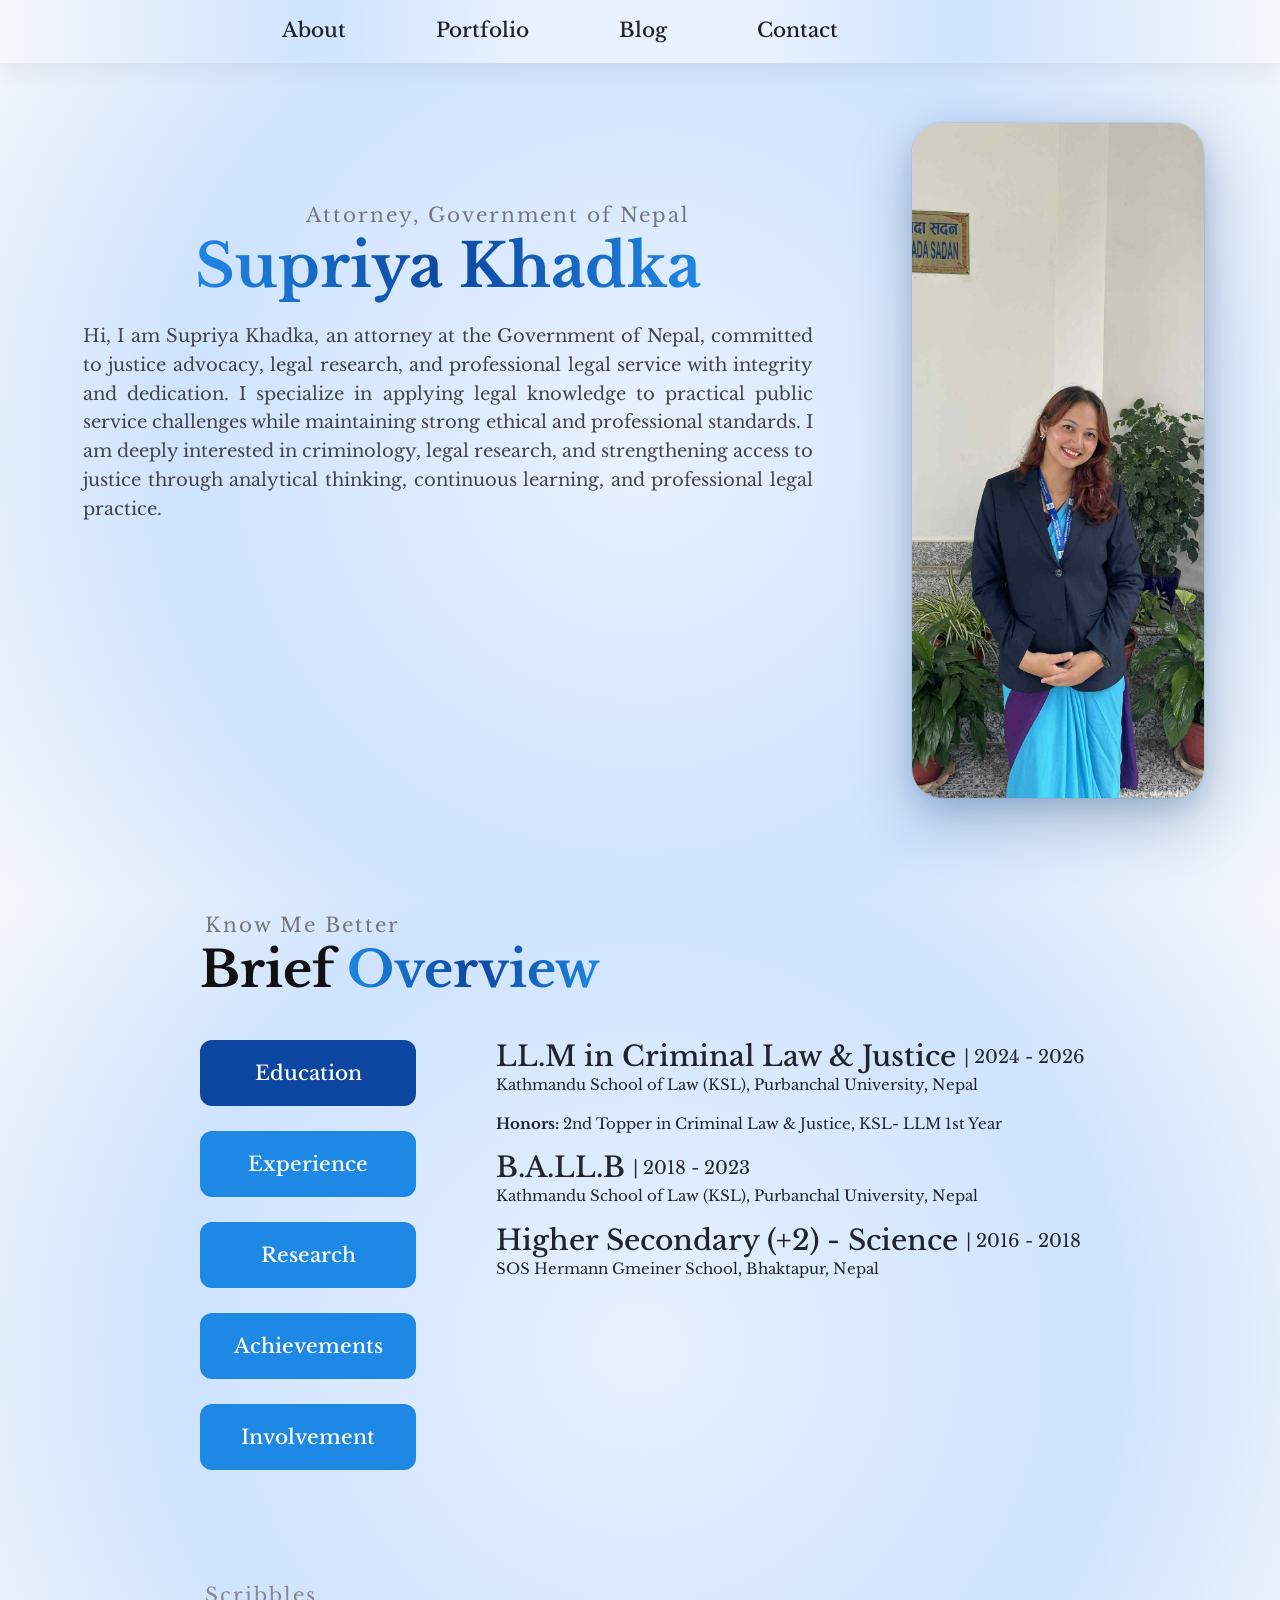
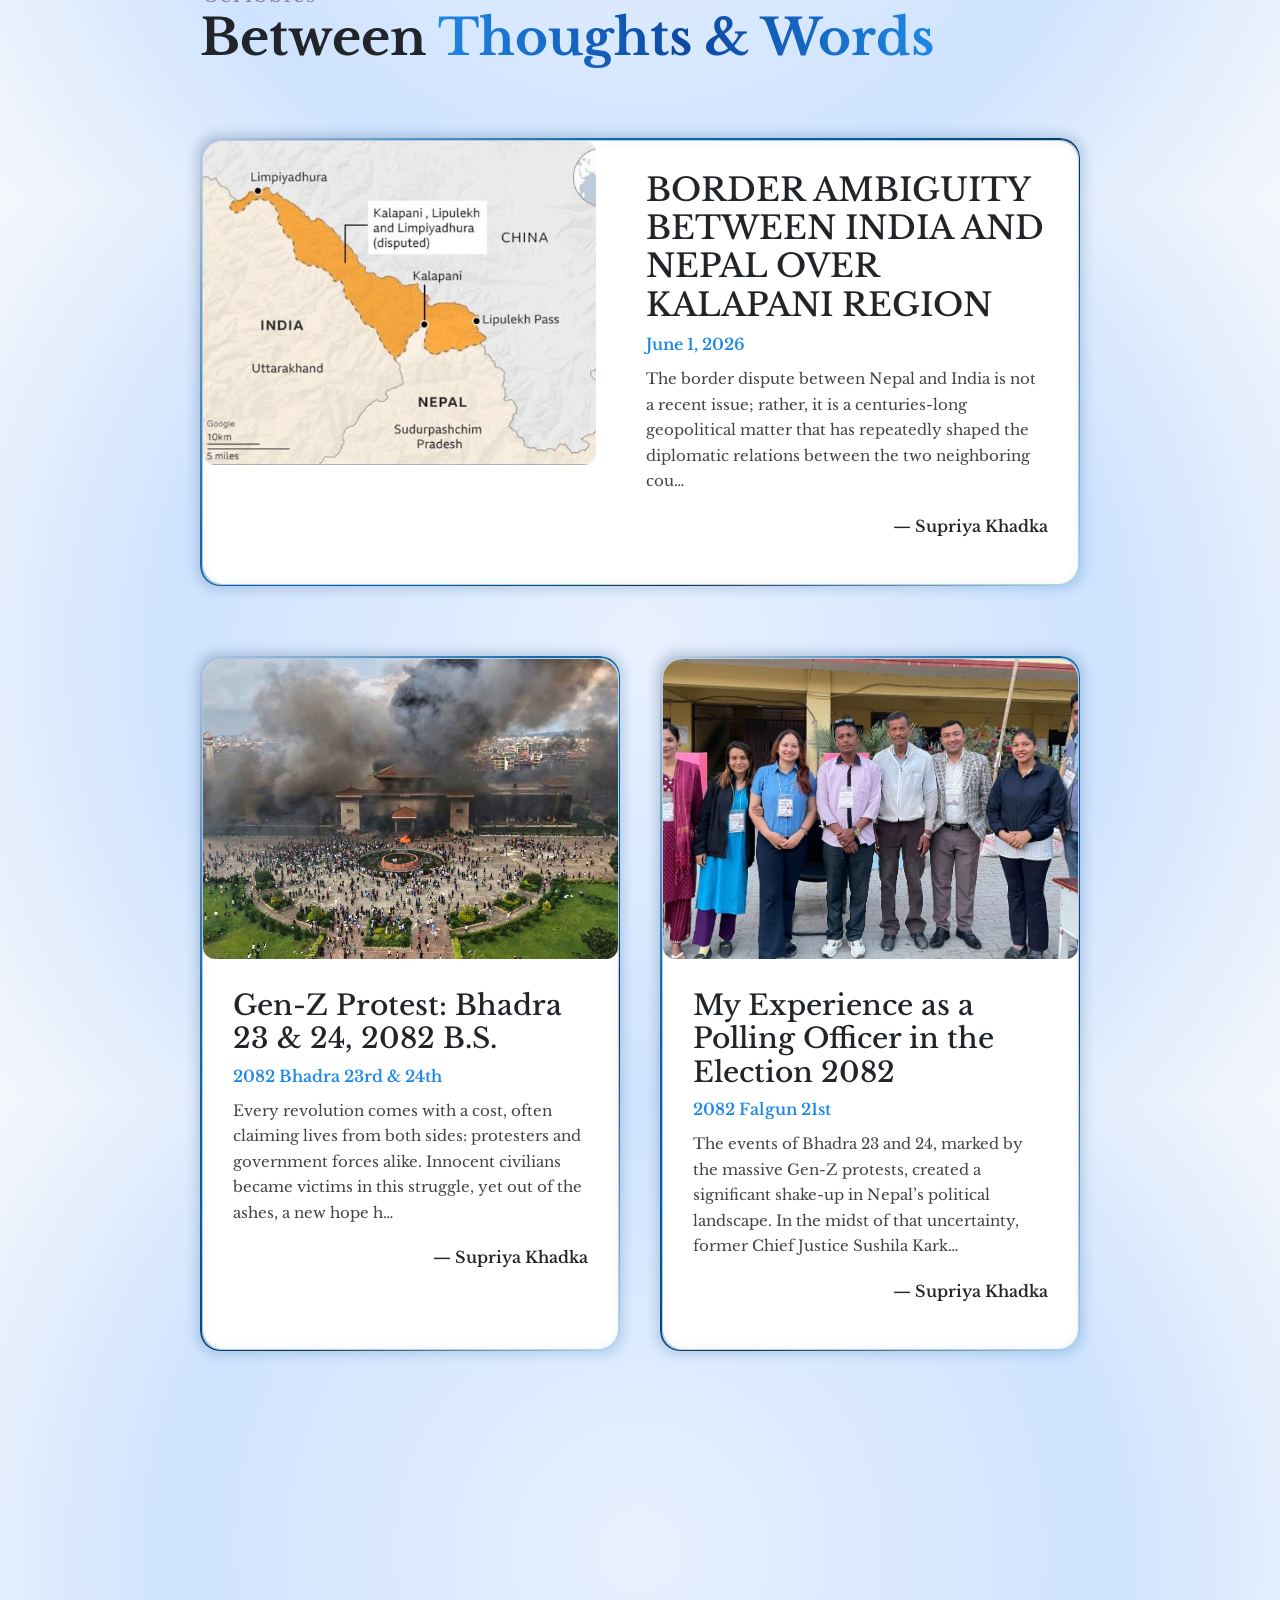
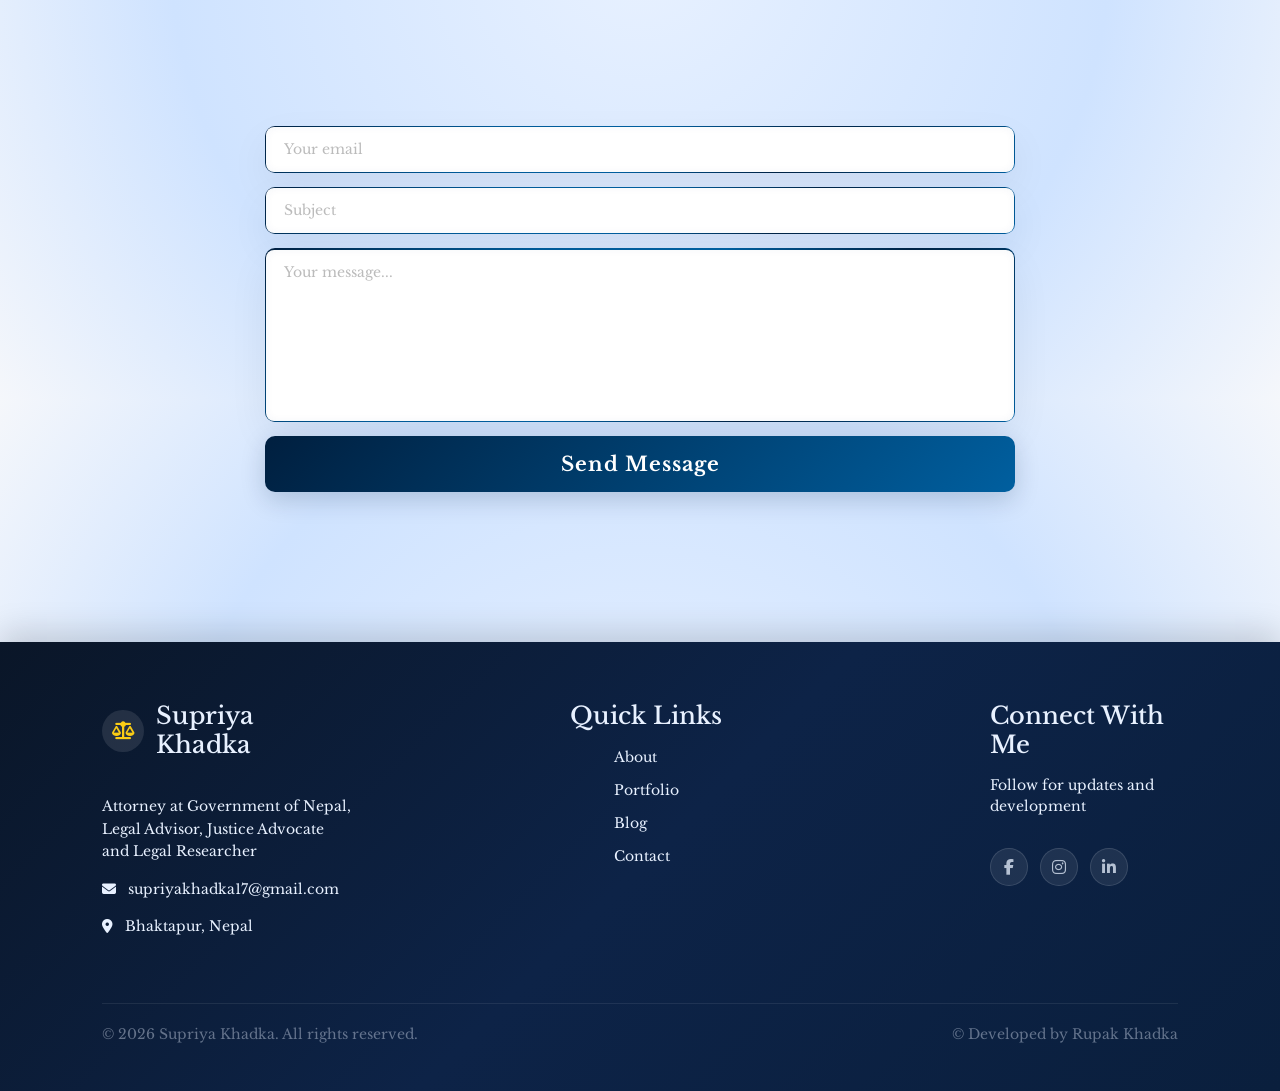
==== commit 4d862b45: "Blog4 Added" ====
--- a/index.html
+++ b/index.html
@@ -171,7 +171,7 @@
 
                     <div class="experience-card">
                         <h3>Legal Intern</h3>
-                        <p class="exp-institute">Patan High Court, Lalitpur, Nepal | Apr 2023 - Jul 2024</p>
+                        <p class="exp-institute">Patan High Court, Lalitpur, Nepal | Apr 2023 - Jul 2023</p>
                         <p class="exp-institute">Sinha Verma Legal Concern, Kathmandu, Nepal | Apr 2022 - Jul 2022</p>
                     </div>
                 </div>
@@ -204,7 +204,7 @@
                     <div class="achievement-card">
                         <h4>Asia Regional (Final) Round of the Mock Pre-Trial Competition</h4>
                         <p class="issue-org"><strong>Issued by:</strong> BABSEACLE · Dec 2020
-                        <a href="mocktrail.pdf" target="_blank" rel="noopener noreferrer"> View Certificate</a></p>
+                        <a href="mootcourt.png" target="_blank" rel="noopener"> View Certificate </a>
                     </div>
                 </div>
 
--- a/css/style.css
+++ b/css/style.css
@@ -394,7 +394,6 @@
 
 .blog-img-wrapper.hz-img {
     height: 100%; /* 👈 bigger height for featured */
-    min-height: 380px;   /* ensures visibility */
 }
 
 .blog-card.horizontal {
@@ -403,7 +402,6 @@
 
 .blog-card.horizontal .blog-img-wrapper.hz-img {
     flex: 0 0 45%;
-    height: 320px;       /* 👈 KEY FIX */
 }
 
 /* Hover overlay */
